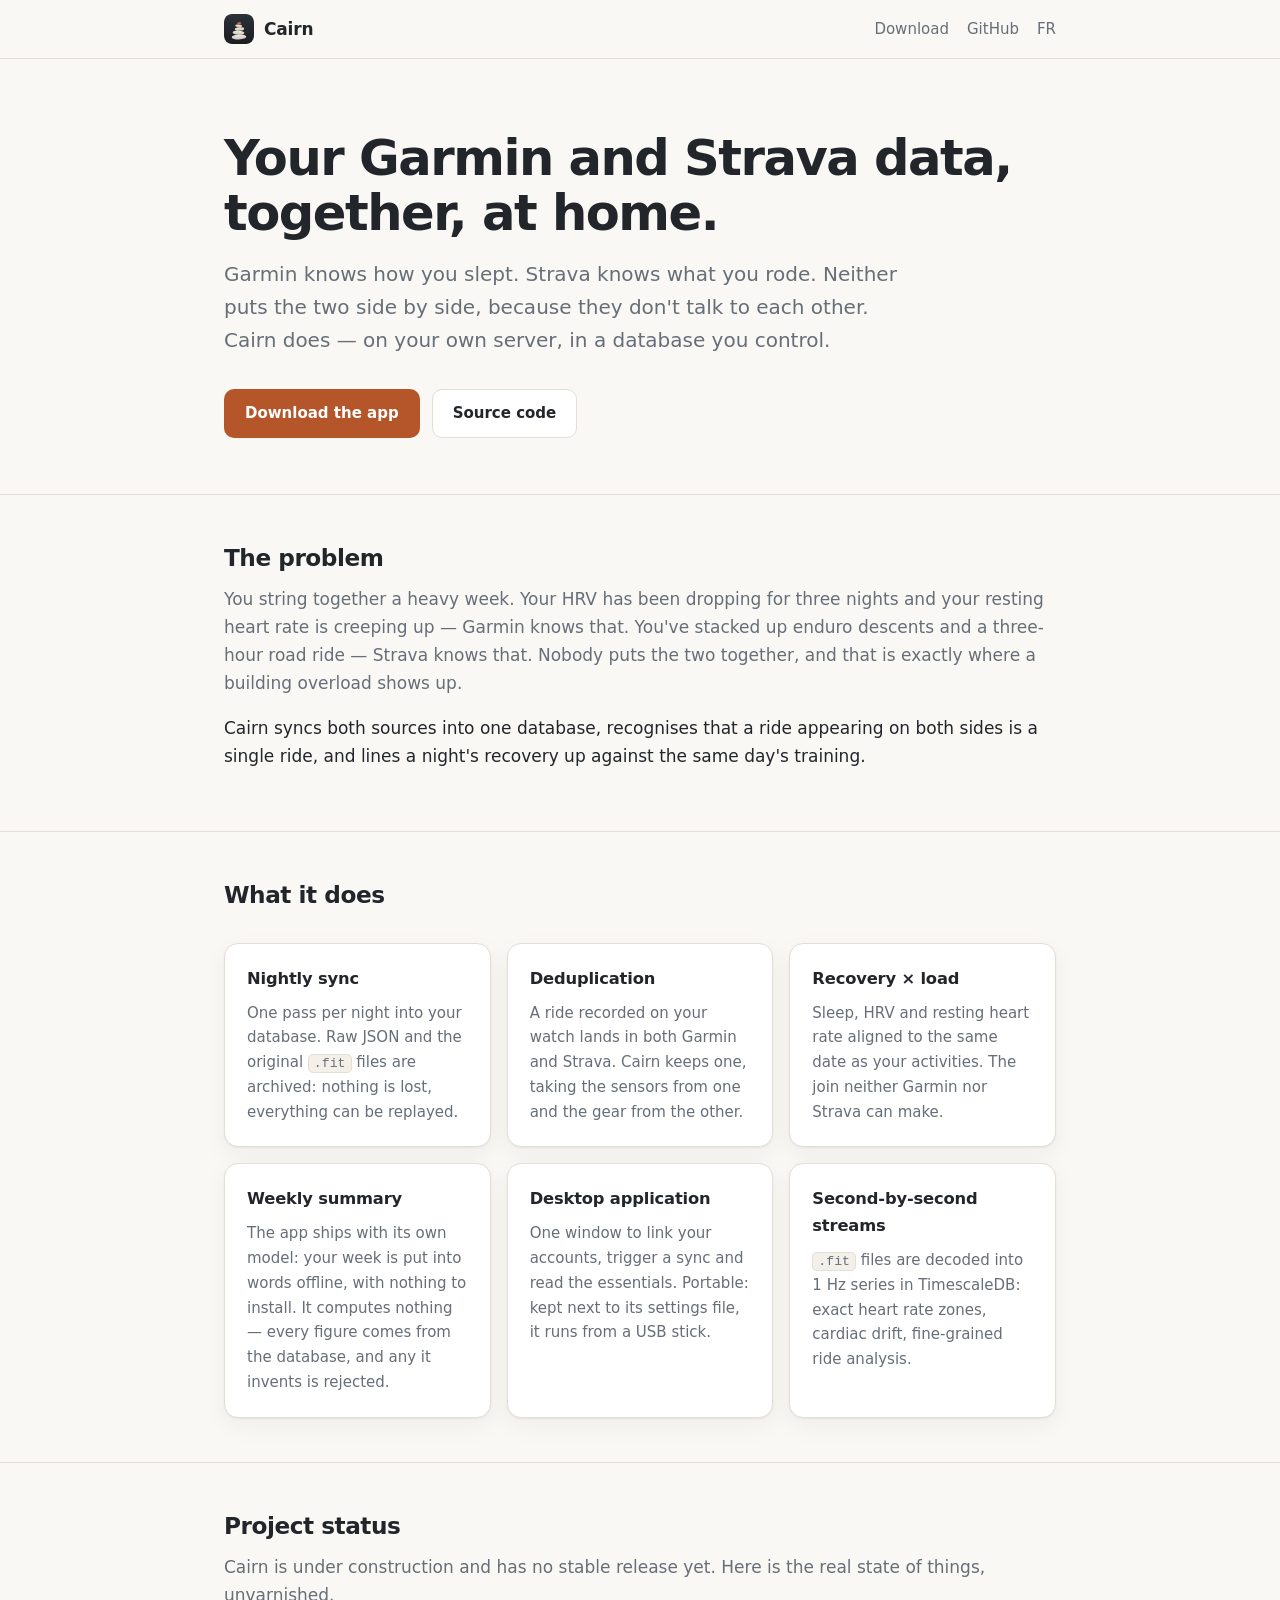
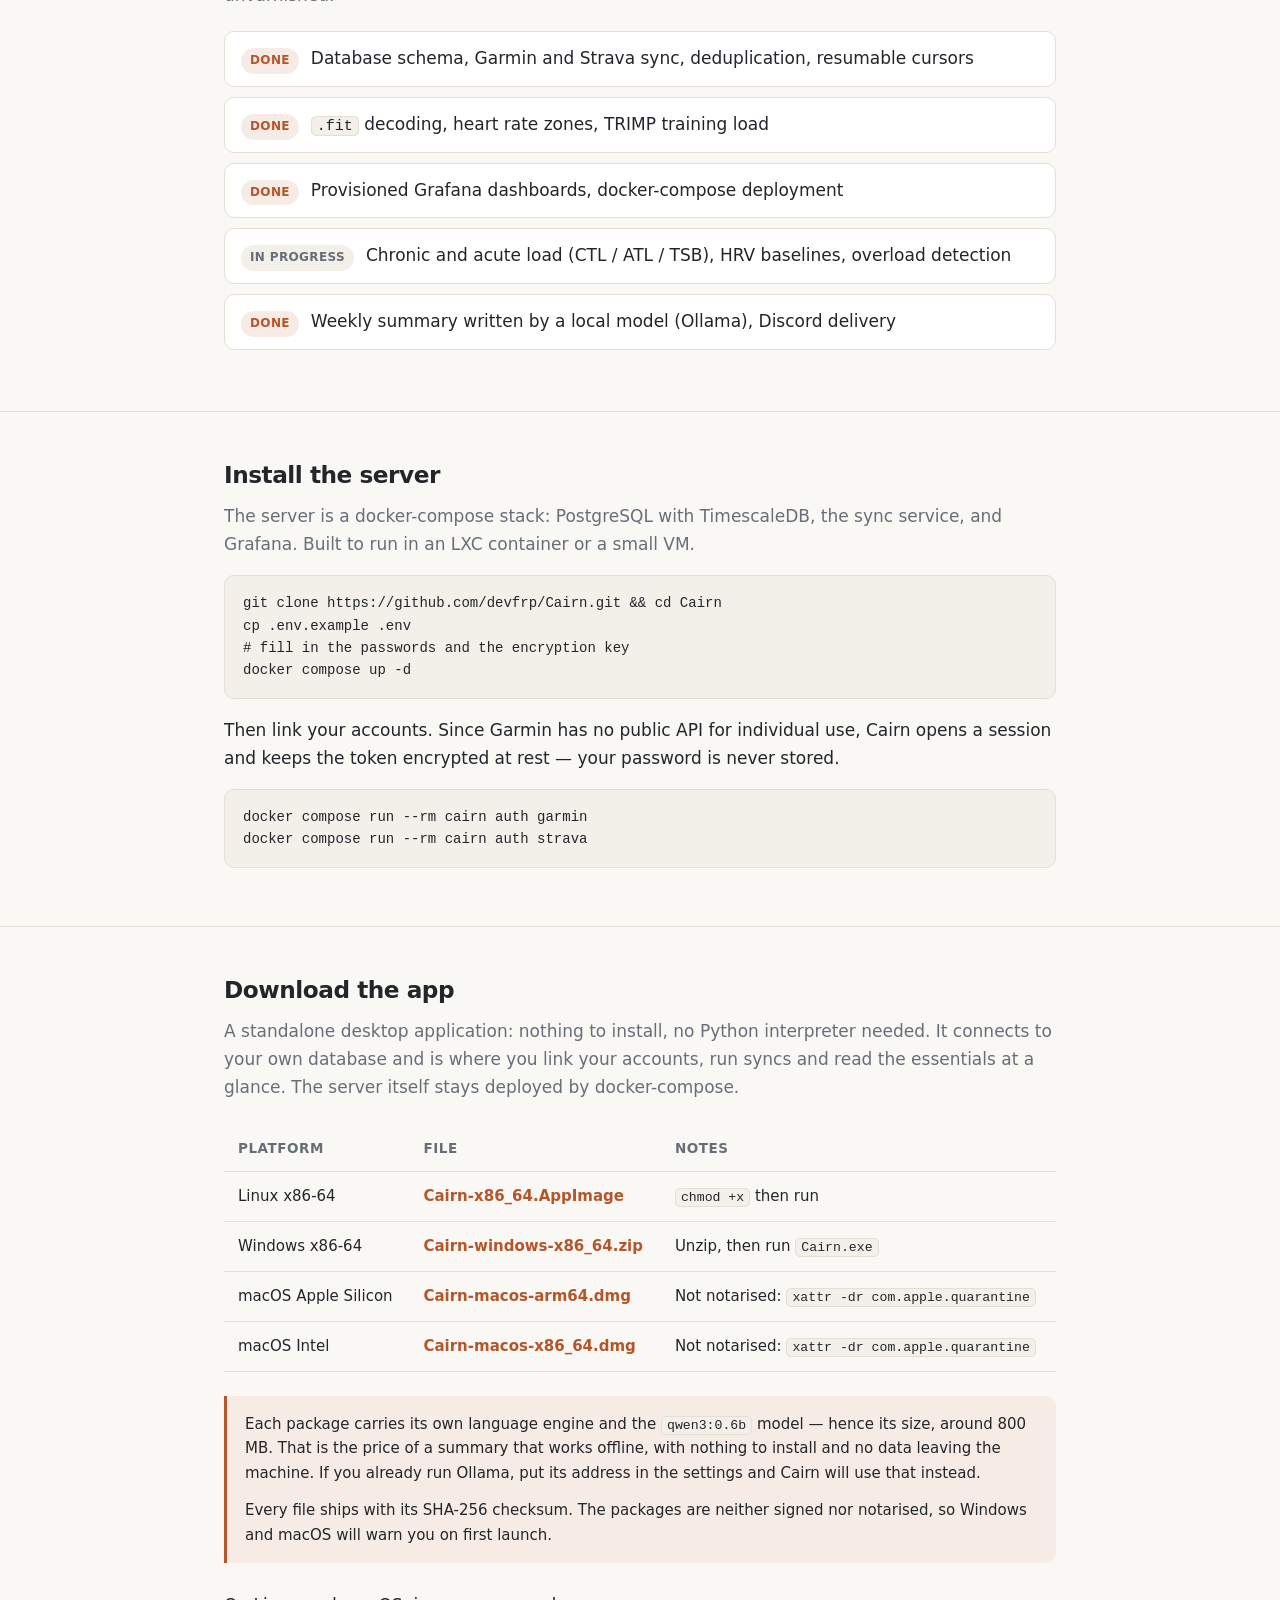
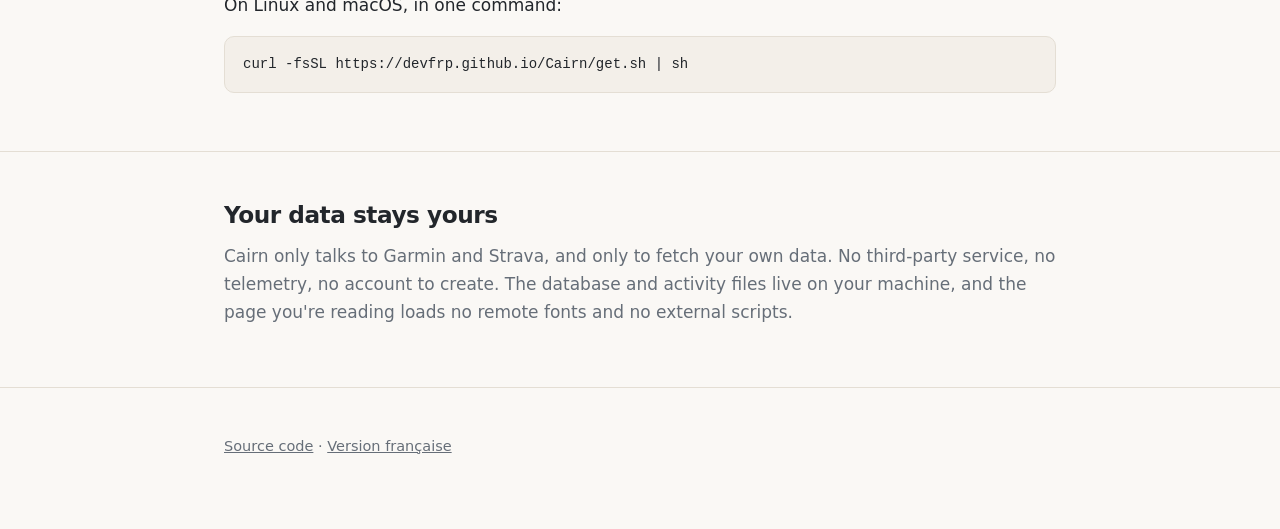
==== docs/en/index.html @ 4eea9015 "Application de suivi Garmin et Strava auto-hébergée Agrège Garmin Connect et Strava dans une base Po" ====
<!doctype html>
<html lang="en">
<head>
<meta charset="utf-8">
<meta name="viewport" content="width=device-width, initial-scale=1">
<title>Cairn — your Garmin and Strava data, together, at home</title>
<meta name="description" content="Self-hosted app that pulls Garmin Connect and Strava into a PostgreSQL database you control, and cross-references recovery against training load.">
<link rel="icon" href="../assets/cairn.svg" type="image/svg+xml">
<link rel="stylesheet" href="../assets/style.css">
<link rel="alternate" hreflang="fr" href="../">
<link rel="alternate" hreflang="en" href="./">
</head>
<body>

<header>
  <div class="wrap">
    <a class="brand" href="./">
      <img src="../assets/cairn.svg" alt="">
      <span>Cairn</span>
    </a>
    <nav>
      <a href="#downloads">Download</a>
      <a href="https://github.com/devfrp/Cairn">GitHub</a>
      <a href="../" hreflang="fr">FR</a>
    </nav>
  </div>
</header>

<main>

<div class="hero wrap">
  <h1>Your Garmin and Strava data, together, at home.</h1>
  <p class="lede">
    Garmin knows how you slept. Strava knows what you rode. Neither puts the
    two side by side, because they don't talk to each other. Cairn does — on
    your own server, in a database you control.
  </p>
  <div class="actions">
    <a class="btn btn-primary" href="#downloads">Download the app</a>
    <a class="btn btn-ghost" href="https://github.com/devfrp/Cairn">Source code</a>
  </div>
</div>

<section>
  <div class="wrap">
    <h2>The problem</h2>
    <p>
      You string together a heavy week. Your HRV has been dropping for three
      nights and your resting heart rate is creeping up — Garmin knows that.
      You've stacked up enduro descents and a three-hour road ride — Strava
      knows that. Nobody puts the two together, and that is exactly where a
      building overload shows up.
    </p>
    <p>
      Cairn syncs both sources into one database, recognises that a ride
      appearing on both sides is a single ride, and lines a night's recovery
      up against the same day's training.
    </p>
  </div>
</section>

<section>
  <div class="wrap">
    <h2>What it does</h2>
    <div class="cards">
      <div class="card">
        <h3>Nightly sync</h3>
        <p>
          One pass per night into your database. Raw JSON and the original
          <code>.fit</code> files are archived: nothing is lost, everything
          can be replayed.
        </p>
      </div>
      <div class="card">
        <h3>Deduplication</h3>
        <p>
          A ride recorded on your watch lands in both Garmin and Strava. Cairn
          keeps one, taking the sensors from one and the gear from the other.
        </p>
      </div>
      <div class="card">
        <h3>Recovery × load</h3>
        <p>
          Sleep, HRV and resting heart rate aligned to the same date as your
          activities. The join neither Garmin nor Strava can make.
        </p>
      </div>
      <div class="card">
        <h3>Weekly summary</h3>
        <p>
          The app ships with its own model: your week is put into words
          offline, with nothing to install. It computes nothing — every figure
          comes from the database, and any it invents is rejected.
        </p>
      </div>
      <div class="card">
        <h3>Desktop application</h3>
        <p>
          One window to link your accounts, trigger a sync and read the
          essentials. Portable: kept next to its settings file, it runs from
          a USB stick.
        </p>
      </div>
      <div class="card">
        <h3>Second-by-second streams</h3>
        <p>
          <code>.fit</code> files are decoded into 1 Hz series in TimescaleDB:
          exact heart rate zones, cardiac drift, fine-grained ride analysis.
        </p>
      </div>
    </div>
  </div>
</section>

<section>
  <div class="wrap">
    <h2>Project status</h2>
    <p>
      Cairn is under construction and has no stable release yet. Here is the
      real state of things, unvarnished.
    </p>
    <ul class="status">
      <li><span class="tag tag-ok">Done</span> <span>Database schema, Garmin and Strava sync, deduplication, resumable cursors</span></li>
      <li><span class="tag tag-ok">Done</span> <span><code>.fit</code> decoding, heart rate zones, TRIMP training load</span></li>
      <li><span class="tag tag-ok">Done</span> <span>Provisioned Grafana dashboards, docker-compose deployment</span></li>
      <li><span class="tag tag-wip">In progress</span> <span>Chronic and acute load (CTL / ATL / TSB), HRV baselines, overload detection</span></li>
      <li><span class="tag tag-ok">Done</span> <span>Weekly summary written by a local model (Ollama), Discord delivery</span></li>
    </ul>
  </div>
</section>

<section>
  <div class="wrap">
    <h2>Install the server</h2>
    <p>
      The server is a docker-compose stack: PostgreSQL with TimescaleDB, the
      sync service, and Grafana. Built to run in an LXC container or a small
      VM.
    </p>
<pre><code>git clone https://github.com/devfrp/Cairn.git &amp;&amp; cd Cairn
cp .env.example .env
# fill in the passwords and the encryption key
docker compose up -d</code></pre>
    <p>
      Then link your accounts. Since Garmin has no public API for individual
      use, Cairn opens a session and keeps the token encrypted at rest — your
      password is never stored.
    </p>
<pre><code>docker compose run --rm cairn auth garmin
docker compose run --rm cairn auth strava</code></pre>
  </div>
</section>

<section id="downloads">
  <div class="wrap">
    <h2>Download the app</h2>
    <p>
      A standalone desktop application: nothing to install, no Python
      interpreter needed. It connects to your own database and is where you
      link your accounts, run syncs and read the essentials at a glance. The
      server itself stays deployed by docker-compose.
    </p>

    <div class="table-scroll">
      <table>
        <thead>
          <tr><th>Platform</th><th>File</th><th>Notes</th></tr>
        </thead>
        <tbody>
          <tr>
            <td>Linux x86-64</td>
            <td><a href="https://github.com/devfrp/Cairn/releases/latest/download/Cairn-x86_64.AppImage">Cairn-x86_64.AppImage</a></td>
            <td class="note"><code>chmod +x</code> then run</td>
          </tr>
          <tr>
            <td>Windows x86-64</td>
            <td><a href="https://github.com/devfrp/Cairn/releases/latest/download/Cairn-windows-x86_64.zip">Cairn-windows-x86_64.zip</a></td>
            <td class="note">Unzip, then run <code>Cairn.exe</code></td>
          </tr>
          <tr>
            <td>macOS Apple Silicon</td>
            <td><a href="https://github.com/devfrp/Cairn/releases/latest/download/Cairn-macos-arm64.dmg">Cairn-macos-arm64.dmg</a></td>
            <td class="note">Not notarised: <code>xattr -dr com.apple.quarantine</code></td>
          </tr>
          <tr>
            <td>macOS Intel</td>
            <td><a href="https://github.com/devfrp/Cairn/releases/latest/download/Cairn-macos-x86_64.dmg">Cairn-macos-x86_64.dmg</a></td>
            <td class="note">Not notarised: <code>xattr -dr com.apple.quarantine</code></td>
          </tr>
        </tbody>
      </table>
    </div>

    <div class="callout">
      <p>
        Each package carries its own language engine and the
        <code>qwen3:0.6b</code> model — hence its size, around 800 MB. That is
        the price of a summary that works offline, with nothing to install and
        no data leaving the machine. If you already run Ollama, put its
        address in the settings and Cairn will use that instead.
      </p>
      <p style="margin-top:12px">
        Every file ships with its SHA-256 checksum. The packages are neither
        signed nor notarised, so Windows and macOS will warn you on first
        launch.
      </p>
    </div>

    <p style="margin-top:28px">On Linux and macOS, in one command:</p>
<pre><code>curl -fsSL https://devfrp.github.io/Cairn/get.sh | sh</code></pre>
  </div>
</section>

<section>
  <div class="wrap">
    <h2>Your data stays yours</h2>
    <p>
      Cairn only talks to Garmin and Strava, and only to fetch your own data.
      No third-party service, no telemetry, no account to create. The database
      and activity files live on your machine, and the page you're reading
      loads no remote fonts and no external scripts.
    </p>
  </div>
</section>

</main>

<footer>
  <div class="wrap">
    <p>
      <a href="https://github.com/devfrp/Cairn">Source code</a> ·
      <a href="../" hreflang="fr">Version française</a>
    </p>
  </div>
</footer>

</body>
</html>
---- docs/assets/style.css ----
/* Cairn — feuille de style du site.
   Aucune ressource externe : ni police distante, ni CDN. Le site se charge
   entièrement depuis GitHub Pages, ce qui évite de faire fuiter la visite
   vers un tiers. */

:root {
  --bg: #faf8f5;
  --surface: #ffffff;
  --surface-alt: #f3efe9;
  --text: #22262b;
  --muted: #666e78;
  --border: #e4ded4;
  --accent: #b4552a;
  --accent-soft: #f7ece5;
  --shadow: 0 1px 2px rgb(34 38 43 / 6%), 0 8px 24px rgb(34 38 43 / 5%);
  --radius: 14px;
}

@media (prefers-color-scheme: dark) {
  :root {
    --bg: #14171b;
    --surface: #1b1f24;
    --surface-alt: #21262c;
    --text: #e8e4dd;
    --muted: #9aa3ad;
    --border: #2c3238;
    --accent: #e8834a;
    --accent-soft: #2a211c;
    --shadow: 0 1px 2px rgb(0 0 0 / 30%), 0 8px 24px rgb(0 0 0 / 22%);
  }
}

* { box-sizing: border-box; }

body {
  margin: 0;
  background: var(--bg);
  color: var(--text);
  font-family: system-ui, -apple-system, "Segoe UI", Roboto, "Helvetica Neue", sans-serif;
  font-size: 17px;
  line-height: 1.65;
  -webkit-font-smoothing: antialiased;
}

.wrap {
  max-width: 880px;
  margin: 0 auto;
  padding: 0 24px;
}

/* ---------- en-tête ---------- */

header {
  border-bottom: 1px solid var(--border);
  background: color-mix(in srgb, var(--bg) 88%, transparent);
  backdrop-filter: blur(8px);
  position: sticky;
  top: 0;
  z-index: 10;
}

header .wrap {
  display: flex;
  align-items: center;
  gap: 12px;
  padding-block: 14px;
}

.brand {
  display: flex;
  align-items: center;
  gap: 10px;
  font-weight: 650;
  letter-spacing: -0.01em;
  text-decoration: none;
  color: var(--text);
}

.brand img { width: 30px; height: 30px; border-radius: 8px; }

header nav {
  margin-left: auto;
  display: flex;
  gap: 18px;
  font-size: 15px;
}

header nav a { color: var(--muted); text-decoration: none; }
header nav a:hover { color: var(--accent); }

/* ---------- hero ---------- */

/* padding-block seulement : un `padding` complet écraserait la gouttière
   horizontale héritée de .wrap et collerait le titre au bord. */
.hero { padding-block: 72px 56px; }

.hero h1 {
  font-size: clamp(2.2rem, 6vw, 3.1rem);
  line-height: 1.1;
  letter-spacing: -0.03em;
  margin: 0 0 18px;
}

.hero .lede {
  font-size: clamp(1.05rem, 2.4vw, 1.25rem);
  color: var(--muted);
  max-width: 34em;
  margin: 0 0 32px;
}

.actions { display: flex; flex-wrap: wrap; gap: 12px; }

.btn {
  display: inline-flex;
  align-items: center;
  gap: 8px;
  padding: 11px 20px;
  border-radius: 10px;
  border: 1px solid transparent;
  font-weight: 550;
  font-size: 15px;
  text-decoration: none;
  transition: transform 0.12s ease, background 0.12s ease;
}

.btn:active { transform: translateY(1px); }

.btn-primary { background: var(--accent); color: #fff; }
.btn-primary:hover { background: color-mix(in srgb, var(--accent) 88%, black); }

.btn-ghost {
  background: var(--surface);
  color: var(--text);
  border-color: var(--border);
}
.btn-ghost:hover { border-color: var(--accent); color: var(--accent); }

/* ---------- sections ---------- */

section { padding: 44px 0; border-top: 1px solid var(--border); }

/* L'en-tête est collant : sans cette marge, un lien d'ancre amène le titre
   de section juste dessous, hors de vue. */
section[id] { scroll-margin-top: 68px; }

h2 {
  font-size: 1.45rem;
  letter-spacing: -0.02em;
  margin: 0 0 8px;
}

section > .wrap > p:first-of-type { color: var(--muted); margin-top: 0; }

.cards {
  display: grid;
  grid-template-columns: repeat(auto-fit, minmax(240px, 1fr));
  gap: 16px;
  margin-top: 28px;
}

.card {
  background: var(--surface);
  border: 1px solid var(--border);
  border-radius: var(--radius);
  padding: 22px;
  box-shadow: var(--shadow);
}

.card h3 { margin: 0 0 8px; font-size: 1.02rem; letter-spacing: -0.01em; }
.card p { margin: 0; color: var(--muted); font-size: 15px; }

/* ---------- code ---------- */

pre {
  background: var(--surface-alt);
  border: 1px solid var(--border);
  border-radius: 10px;
  padding: 16px 18px;
  overflow-x: auto;
  font-size: 14px;
  line-height: 1.6;
}

code {
  font-family: ui-monospace, SFMono-Regular, "SF Mono", Menlo, Consolas, monospace;
}

p code, li code, td code {
  background: var(--surface-alt);
  border: 1px solid var(--border);
  border-radius: 5px;
  padding: 1px 5px;
  font-size: 0.88em;
}

/* ---------- téléchargements ---------- */

.table-scroll { overflow-x: auto; margin-top: 24px; }

table {
  width: 100%;
  border-collapse: collapse;
  font-size: 15px;
  min-width: 480px;
}

th, td {
  text-align: left;
  padding: 12px 14px;
  border-bottom: 1px solid var(--border);
}

th { font-weight: 600; font-size: 13.5px; color: var(--muted); text-transform: uppercase; letter-spacing: 0.04em; }
td a { color: var(--accent); font-weight: 550; text-decoration: none; }
td a:hover { text-decoration: underline; }
td .note { color: var(--muted); font-size: 13.5px; }

/* ---------- état d'avancement ---------- */

.status { display: grid; gap: 10px; margin-top: 22px; padding: 0; list-style: none; }

.status li {
  display: flex;
  align-items: baseline;
  gap: 12px;
  padding: 12px 16px;
  background: var(--surface);
  border: 1px solid var(--border);
  border-radius: 10px;
}

.tag {
  flex: none;
  font-size: 12px;
  font-weight: 600;
  letter-spacing: 0.03em;
  text-transform: uppercase;
  padding: 3px 9px;
  border-radius: 999px;
}

.tag-ok { background: var(--accent-soft); color: var(--accent); }
.tag-wip { background: var(--surface-alt); color: var(--muted); }

.callout {
  margin-top: 24px;
  padding: 16px 18px;
  border-left: 3px solid var(--accent);
  background: var(--accent-soft);
  border-radius: 0 10px 10px 0;
  font-size: 15px;
}

.callout p { margin: 0; }

/* ---------- pied ---------- */

footer {
  border-top: 1px solid var(--border);
  padding: 32px 0 56px;
  color: var(--muted);
  font-size: 14.5px;
}

footer a { color: var(--muted); }

@media (max-width: 560px) {
  .hero { padding-block: 48px 36px; }
  header nav { gap: 12px; font-size: 14px; }
}
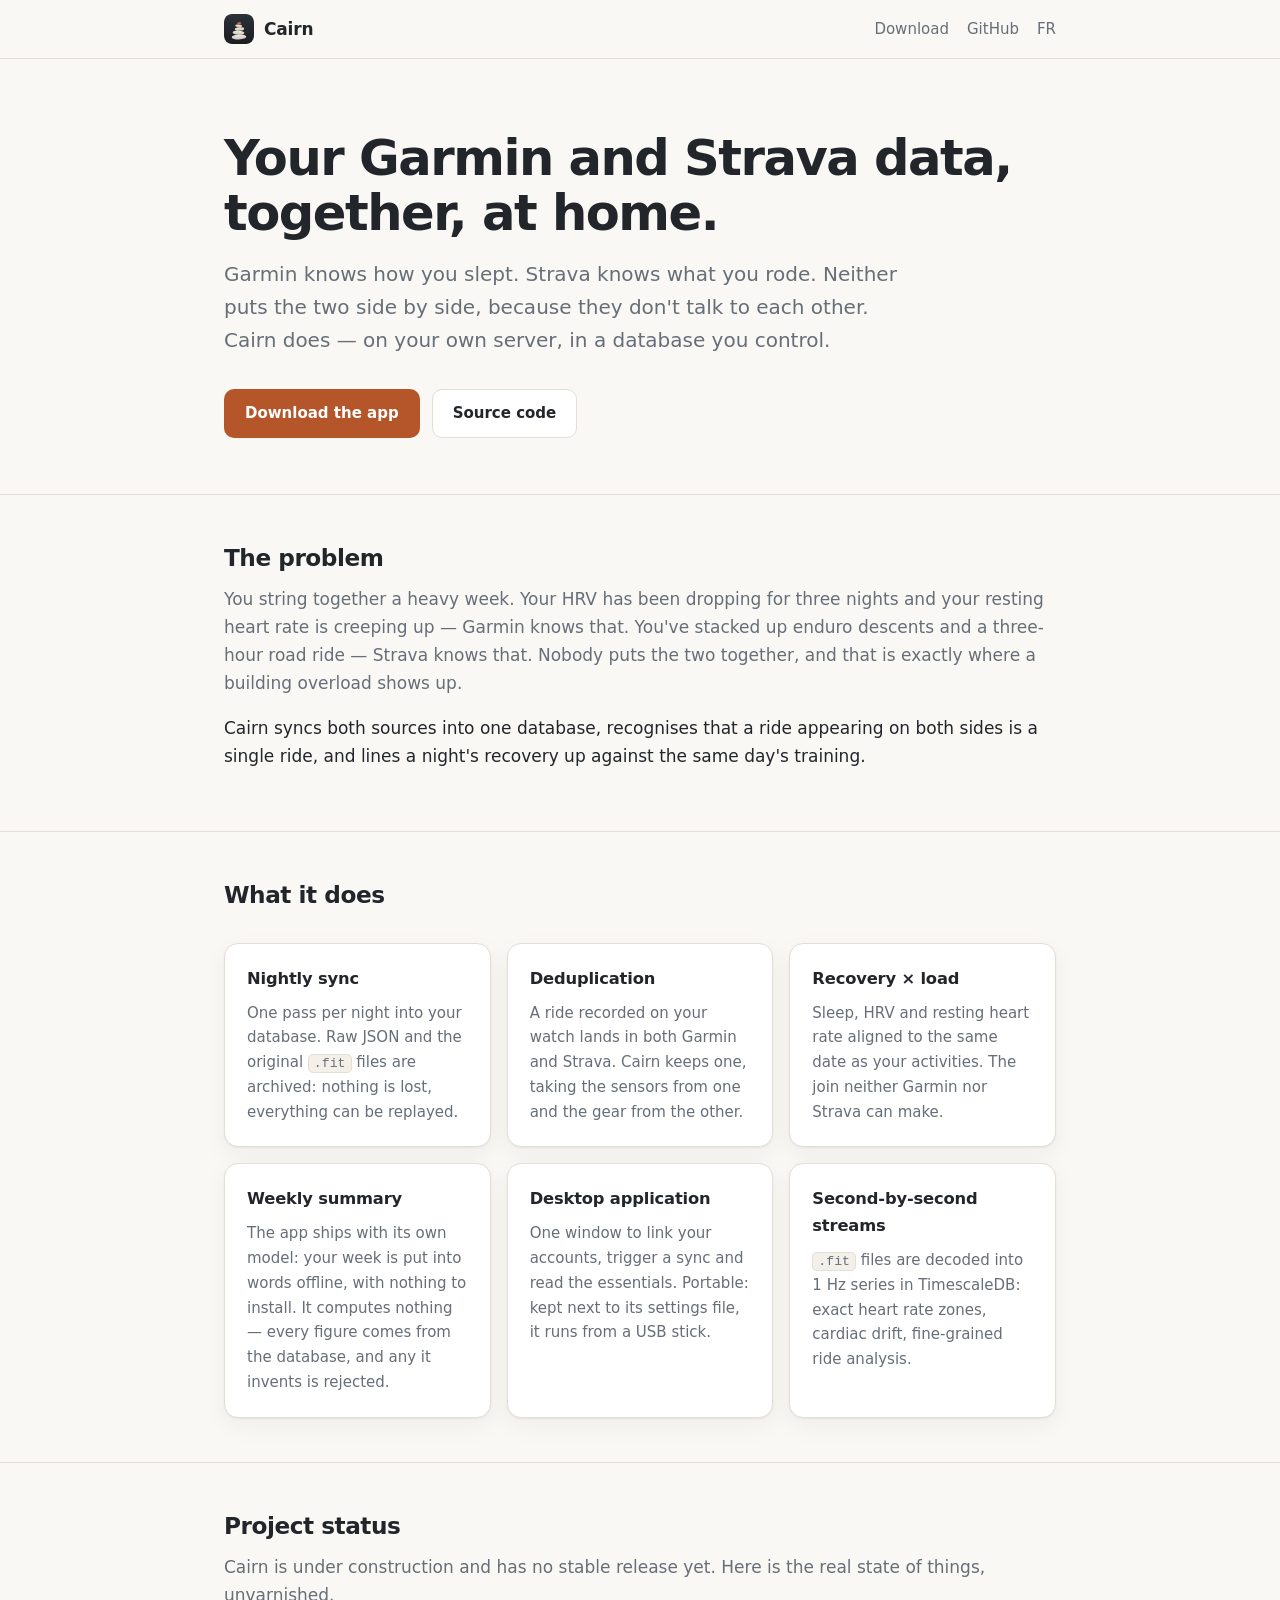
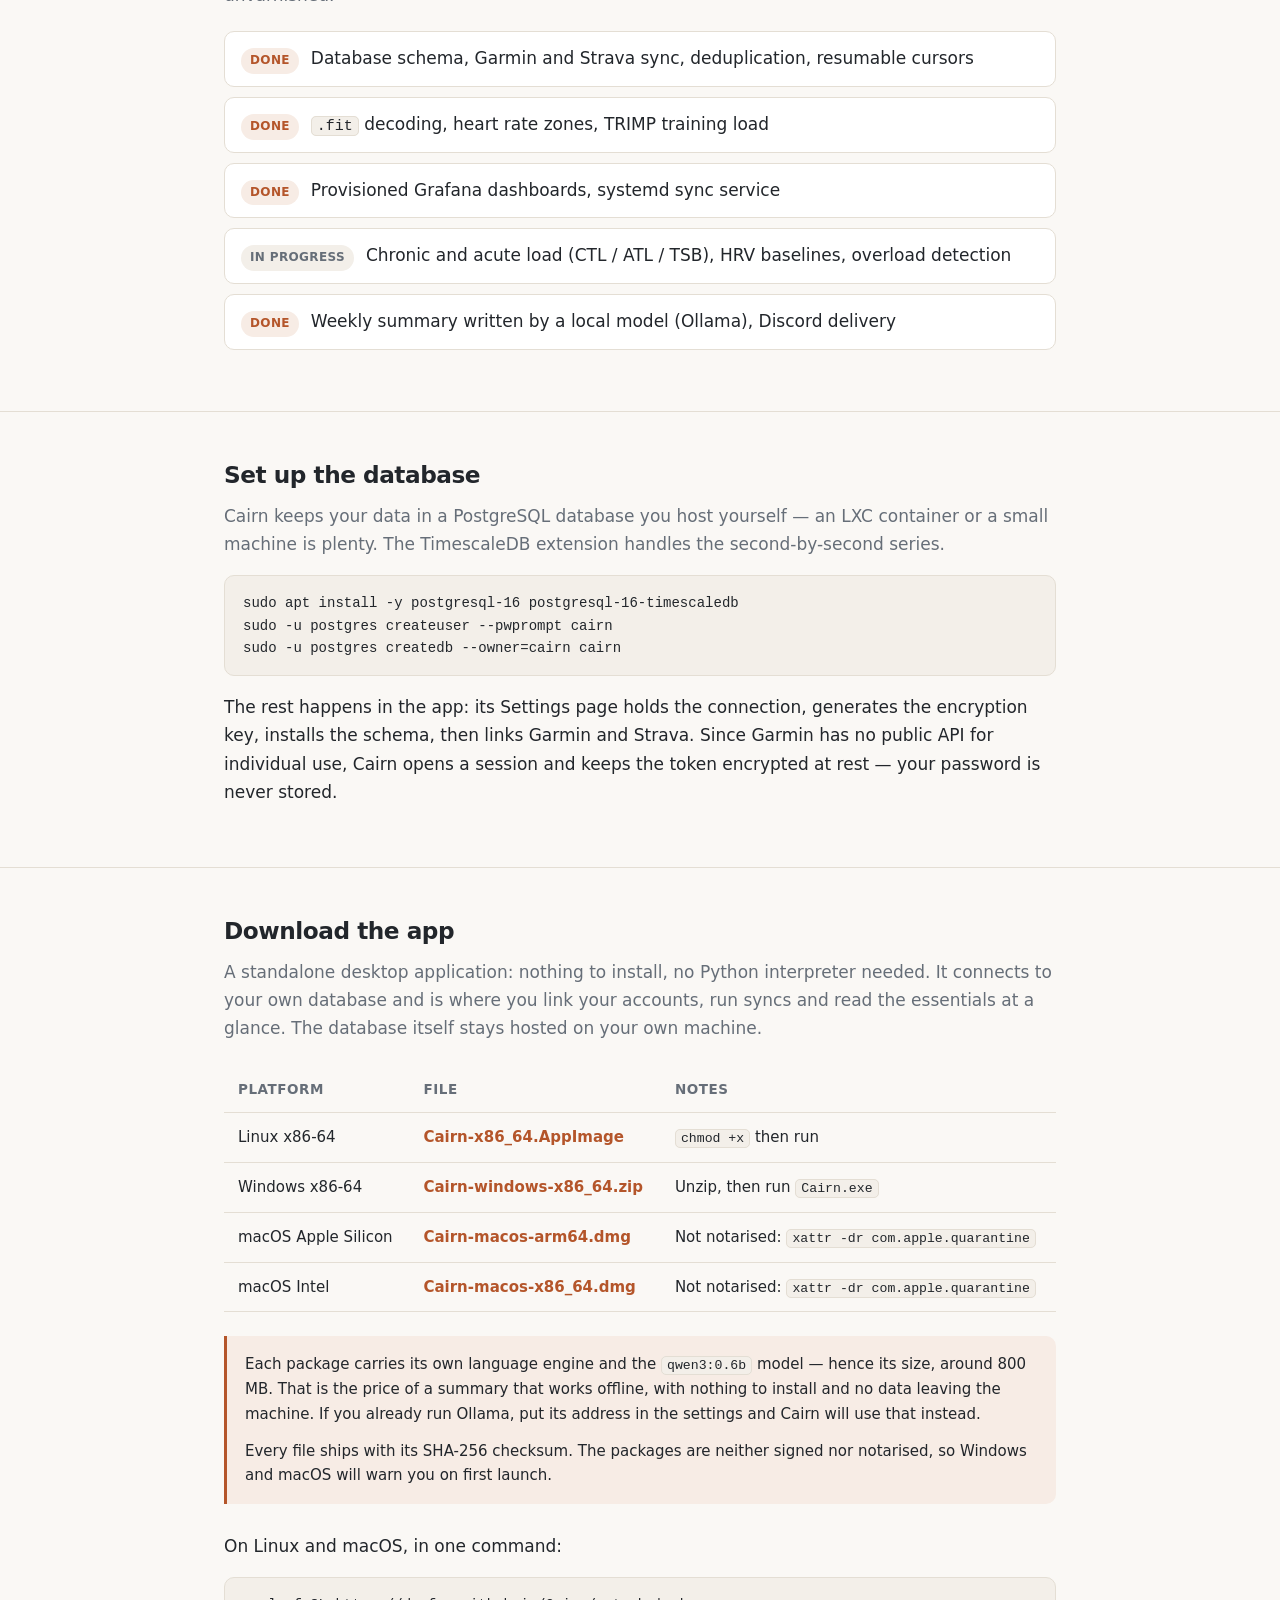
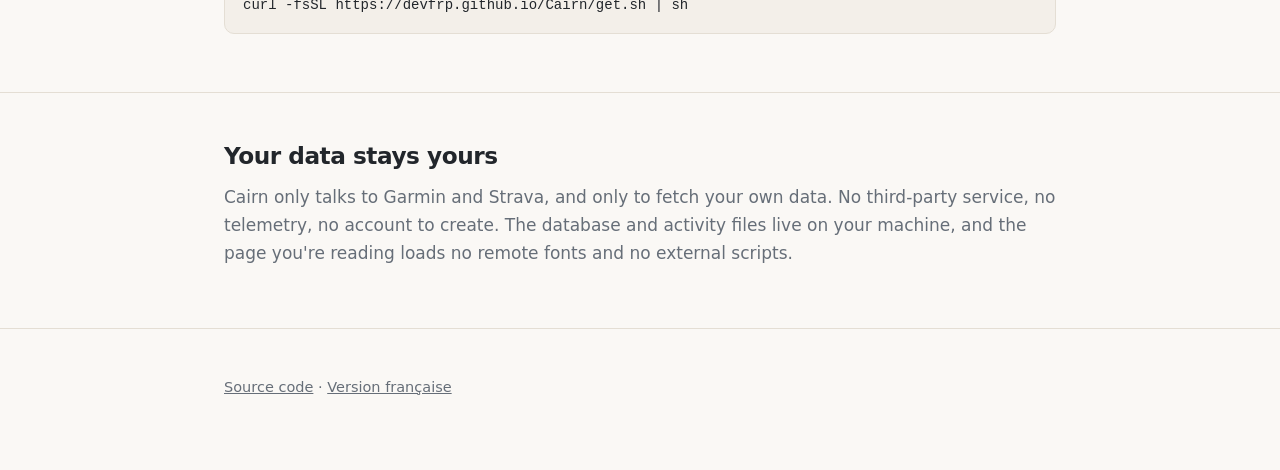
==== commit 2a7e131e: "Retire Docker au profit d'une installation native L'application de bureau est désormais le point d'e" ====
--- a/docs/en/index.html
+++ b/docs/en/index.html
@@ -122,7 +122,7 @@
     <ul class="status">
       <li><span class="tag tag-ok">Done</span> <span>Database schema, Garmin and Strava sync, deduplication, resumable cursors</span></li>
       <li><span class="tag tag-ok">Done</span> <span><code>.fit</code> decoding, heart rate zones, TRIMP training load</span></li>
-      <li><span class="tag tag-ok">Done</span> <span>Provisioned Grafana dashboards, docker-compose deployment</span></li>
+      <li><span class="tag tag-ok">Done</span> <span>Provisioned Grafana dashboards, systemd sync service</span></li>
       <li><span class="tag tag-wip">In progress</span> <span>Chronic and acute load (CTL / ATL / TSB), HRV baselines, overload detection</span></li>
       <li><span class="tag tag-ok">Done</span> <span>Weekly summary written by a local model (Ollama), Discord delivery</span></li>
     </ul>
@@ -131,23 +131,22 @@
 
 <section>
   <div class="wrap">
-    <h2>Install the server</h2>
-    <p>
-      The server is a docker-compose stack: PostgreSQL with TimescaleDB, the
-      sync service, and Grafana. Built to run in an LXC container or a small
-      VM.
-    </p>
-<pre><code>git clone https://github.com/devfrp/Cairn.git &amp;&amp; cd Cairn
-cp .env.example .env
-# fill in the passwords and the encryption key
-docker compose up -d</code></pre>
-    <p>
-      Then link your accounts. Since Garmin has no public API for individual
-      use, Cairn opens a session and keeps the token encrypted at rest — your
-      password is never stored.
-    </p>
-<pre><code>docker compose run --rm cairn auth garmin
-docker compose run --rm cairn auth strava</code></pre>
+    <h2>Set up the database</h2>
+    <p>
+      Cairn keeps your data in a PostgreSQL database you host yourself — an
+      LXC container or a small machine is plenty. The TimescaleDB extension
+      handles the second-by-second series.
+    </p>
+<pre><code>sudo apt install -y postgresql-16 postgresql-16-timescaledb
+sudo -u postgres createuser --pwprompt cairn
+sudo -u postgres createdb --owner=cairn cairn</code></pre>
+    <p>
+      The rest happens in the app: its Settings page holds the connection,
+      generates the encryption key, installs the schema, then links Garmin
+      and Strava. Since Garmin has no public API for individual use, Cairn
+      opens a session and keeps the token encrypted at rest — your password
+      is never stored.
+    </p>
   </div>
 </section>
 
@@ -158,7 +157,7 @@
       A standalone desktop application: nothing to install, no Python
       interpreter needed. It connects to your own database and is where you
       link your accounts, run syncs and read the essentials at a glance. The
-      server itself stays deployed by docker-compose.
+      database itself stays hosted on your own machine.
     </p>
 
     <div class="table-scroll">
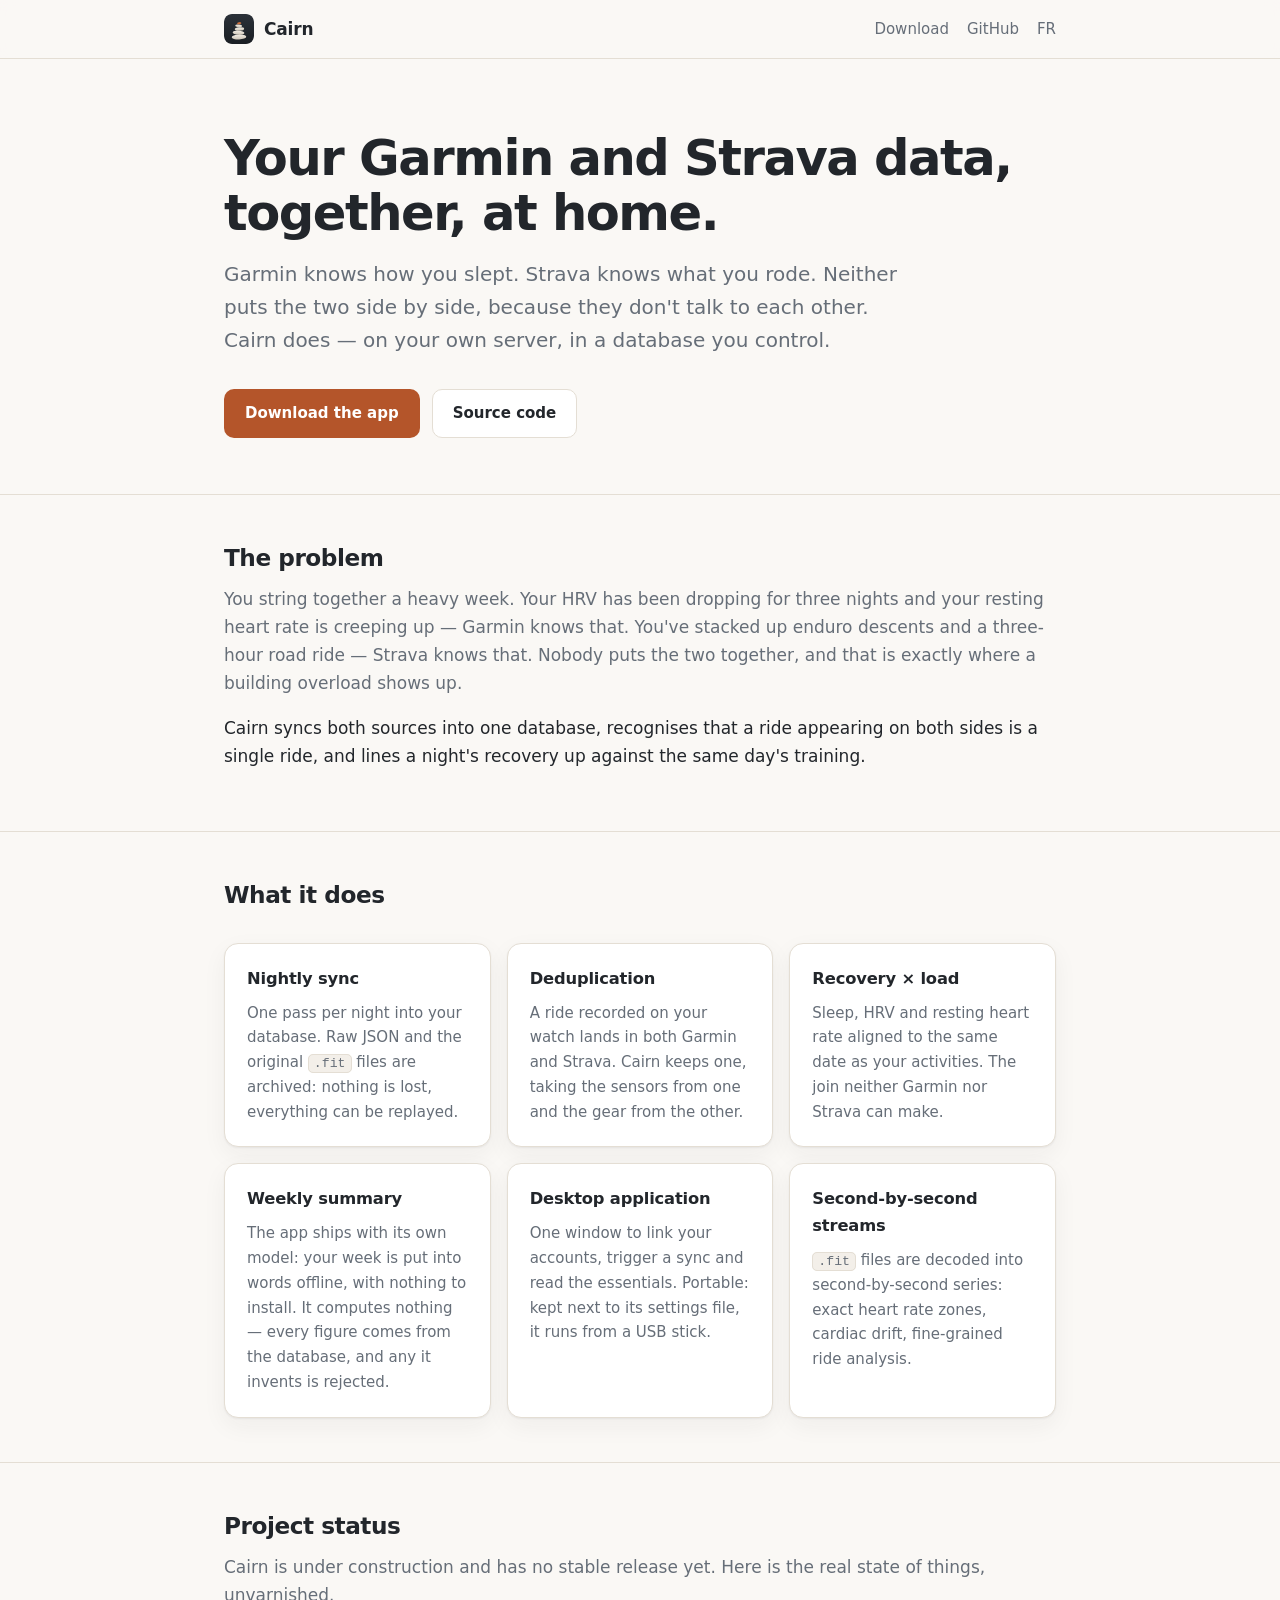
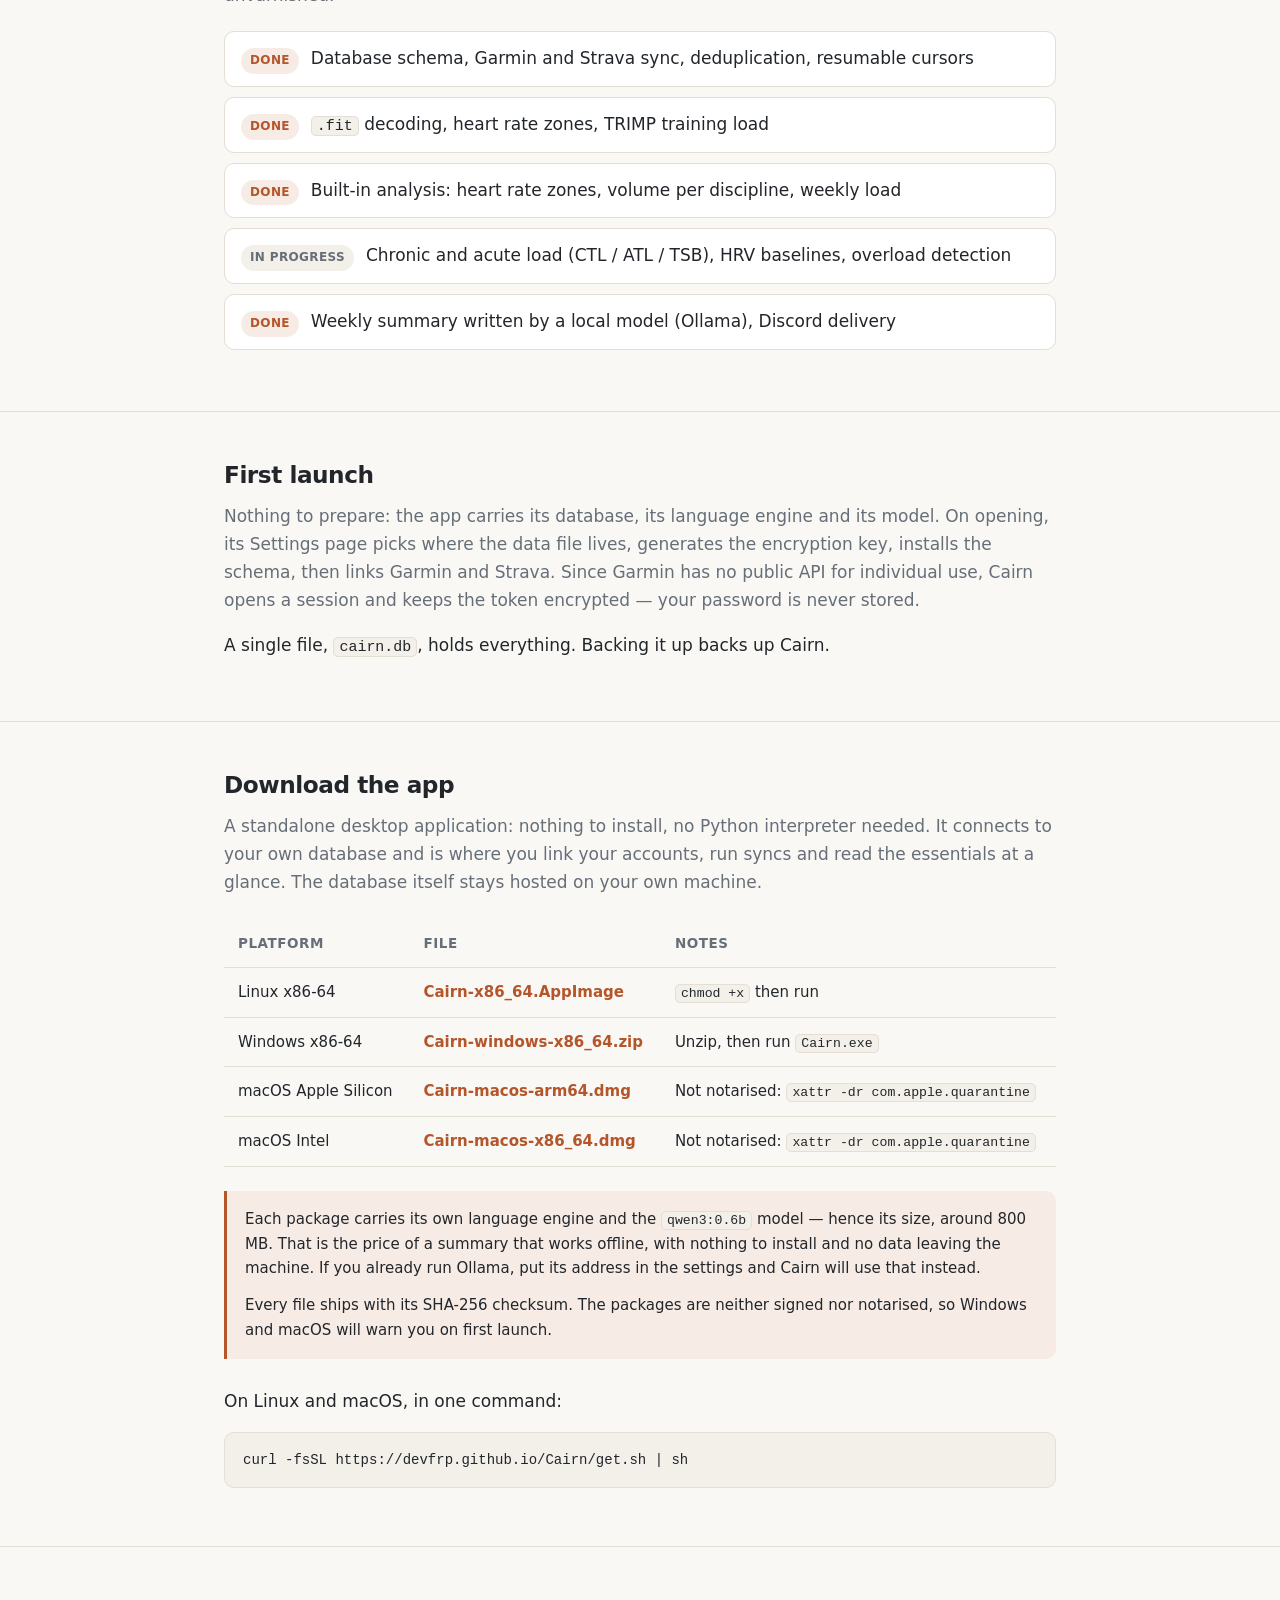
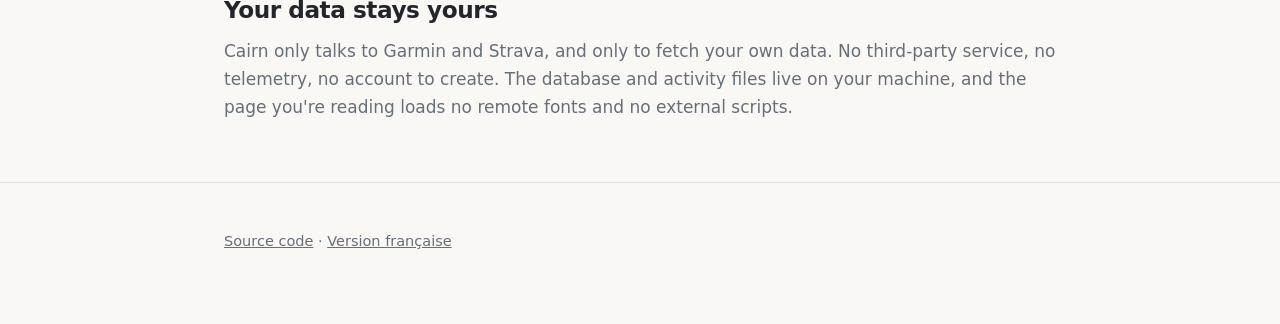
==== commit 7e447fd6: "Remplace PostgreSQL par SQLite embarqué dans l'application L'application transporte désormais ses do" ====
--- a/docs/en/index.html
+++ b/docs/en/index.html
@@ -4,7 +4,7 @@
 <meta charset="utf-8">
 <meta name="viewport" content="width=device-width, initial-scale=1">
 <title>Cairn — your Garmin and Strava data, together, at home</title>
-<meta name="description" content="Self-hosted app that pulls Garmin Connect and Strava into a PostgreSQL database you control, and cross-references recovery against training load.">
+<meta name="description" content="Self-hosted app that pulls Garmin Connect and Strava into a single file you control, and cross-references recovery against training load.">
 <link rel="icon" href="../assets/cairn.svg" type="image/svg+xml">
 <link rel="stylesheet" href="../assets/style.css">
 <link rel="alternate" hreflang="fr" href="../">
@@ -104,7 +104,7 @@
       <div class="card">
         <h3>Second-by-second streams</h3>
         <p>
-          <code>.fit</code> files are decoded into 1 Hz series in TimescaleDB:
+          <code>.fit</code> files are decoded into second-by-second series:
           exact heart rate zones, cardiac drift, fine-grained ride analysis.
         </p>
       </div>
@@ -122,7 +122,7 @@
     <ul class="status">
       <li><span class="tag tag-ok">Done</span> <span>Database schema, Garmin and Strava sync, deduplication, resumable cursors</span></li>
       <li><span class="tag tag-ok">Done</span> <span><code>.fit</code> decoding, heart rate zones, TRIMP training load</span></li>
-      <li><span class="tag tag-ok">Done</span> <span>Provisioned Grafana dashboards, systemd sync service</span></li>
+      <li><span class="tag tag-ok">Done</span> <span>Built-in analysis: heart rate zones, volume per discipline, weekly load</span></li>
       <li><span class="tag tag-wip">In progress</span> <span>Chronic and acute load (CTL / ATL / TSB), HRV baselines, overload detection</span></li>
       <li><span class="tag tag-ok">Done</span> <span>Weekly summary written by a local model (Ollama), Discord delivery</span></li>
     </ul>
@@ -131,21 +131,18 @@
 
 <section>
   <div class="wrap">
-    <h2>Set up the database</h2>
-    <p>
-      Cairn keeps your data in a PostgreSQL database you host yourself — an
-      LXC container or a small machine is plenty. The TimescaleDB extension
-      handles the second-by-second series.
-    </p>
-<pre><code>sudo apt install -y postgresql-16 postgresql-16-timescaledb
-sudo -u postgres createuser --pwprompt cairn
-sudo -u postgres createdb --owner=cairn cairn</code></pre>
-    <p>
-      The rest happens in the app: its Settings page holds the connection,
-      generates the encryption key, installs the schema, then links Garmin
-      and Strava. Since Garmin has no public API for individual use, Cairn
-      opens a session and keeps the token encrypted at rest — your password
-      is never stored.
+    <h2>First launch</h2>
+    <p>
+      Nothing to prepare: the app carries its database, its language engine
+      and its model. On opening, its Settings page picks where the data file
+      lives, generates the encryption key, installs the schema, then links
+      Garmin and Strava. Since Garmin has no public API for individual use,
+      Cairn opens a session and keeps the token encrypted — your password is
+      never stored.
+    </p>
+    <p>
+      A single file, <code>cairn.db</code>, holds everything. Backing it up
+      backs up Cairn.
     </p>
   </div>
 </section>
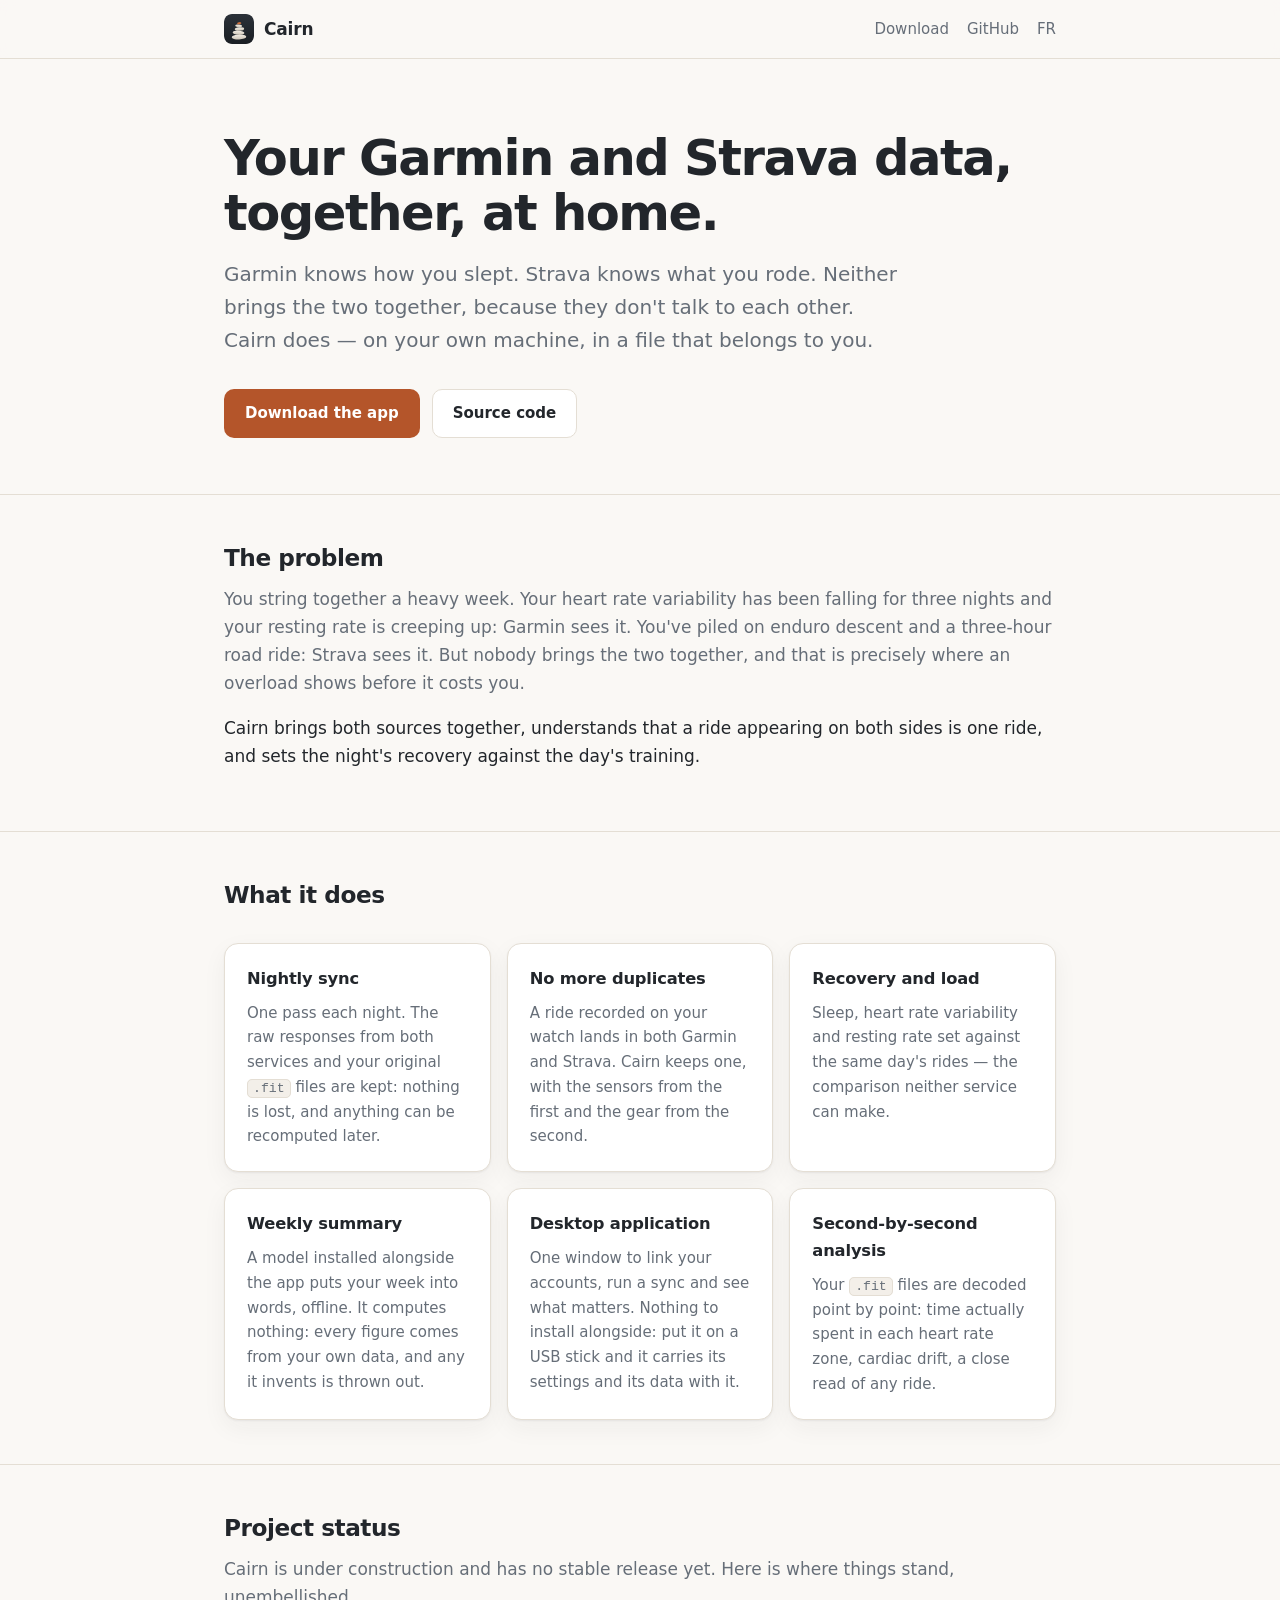
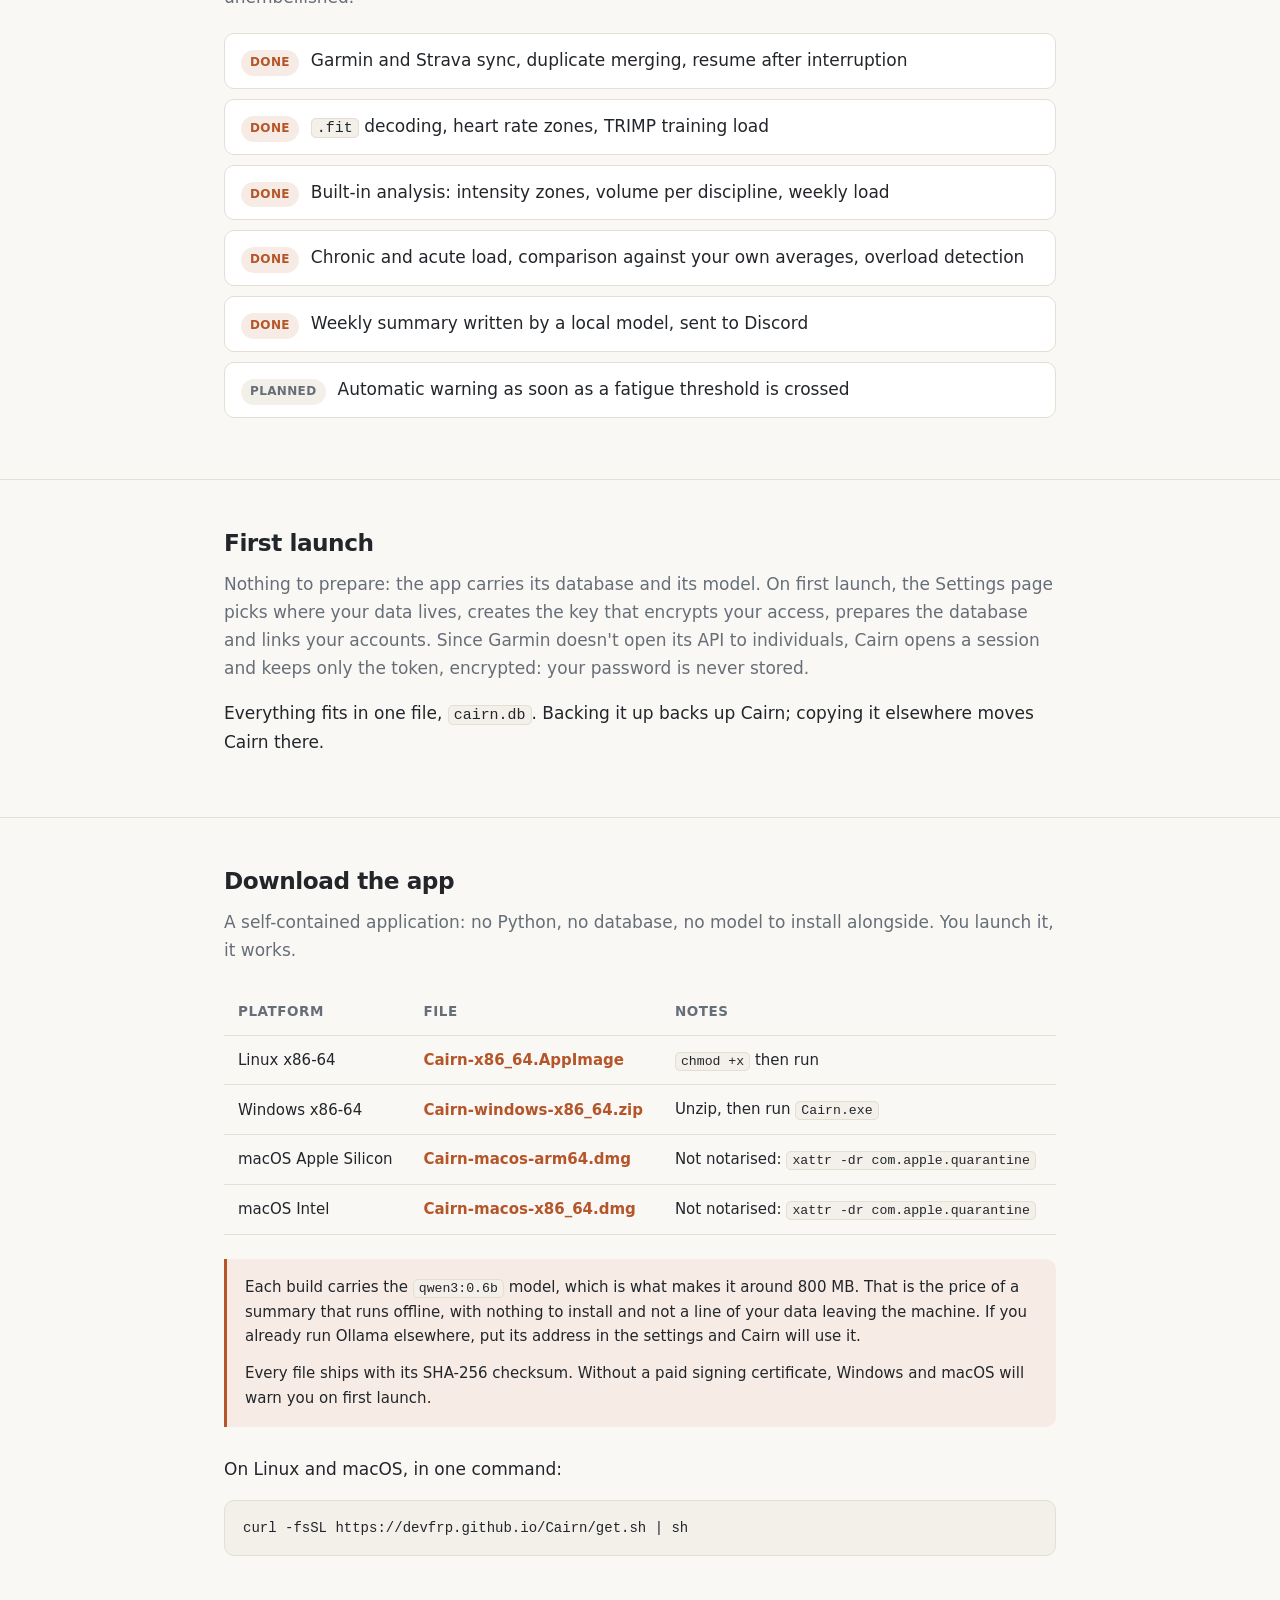
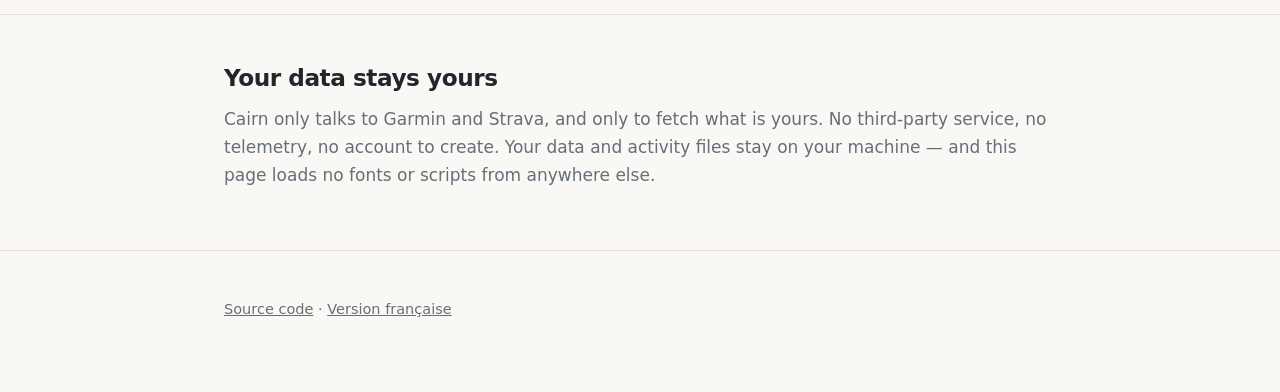
==== commit fcd4b9f8: "Réécrit les textes du site et des README La version française sonnait traduite, et décrivait encore " ====
--- a/docs/en/index.html
+++ b/docs/en/index.html
@@ -4,7 +4,7 @@
 <meta charset="utf-8">
 <meta name="viewport" content="width=device-width, initial-scale=1">
 <title>Cairn — your Garmin and Strava data, together, at home</title>
-<meta name="description" content="Self-hosted app that pulls Garmin Connect and Strava into a single file you control, and cross-references recovery against training load.">
+<meta name="description" content="Desktop app that brings your Garmin and Strava data together in a file you own, and sets recovery against training load.">
 <link rel="icon" href="../assets/cairn.svg" type="image/svg+xml">
 <link rel="stylesheet" href="../assets/style.css">
 <link rel="alternate" hreflang="fr" href="../">
@@ -31,9 +31,9 @@
 <div class="hero wrap">
   <h1>Your Garmin and Strava data, together, at home.</h1>
   <p class="lede">
-    Garmin knows how you slept. Strava knows what you rode. Neither puts the
-    two side by side, because they don't talk to each other. Cairn does — on
-    your own server, in a database you control.
+    Garmin knows how you slept. Strava knows what you rode. Neither brings
+    the two together, because they don't talk to each other. Cairn does — on
+    your own machine, in a file that belongs to you.
   </p>
   <div class="actions">
     <a class="btn btn-primary" href="#downloads">Download the app</a>
@@ -45,16 +45,16 @@
   <div class="wrap">
     <h2>The problem</h2>
     <p>
-      You string together a heavy week. Your HRV has been dropping for three
-      nights and your resting heart rate is creeping up — Garmin knows that.
-      You've stacked up enduro descents and a three-hour road ride — Strava
-      knows that. Nobody puts the two together, and that is exactly where a
-      building overload shows up.
-    </p>
-    <p>
-      Cairn syncs both sources into one database, recognises that a ride
-      appearing on both sides is a single ride, and lines a night's recovery
-      up against the same day's training.
+      You string together a heavy week. Your heart rate variability has been
+      falling for three nights and your resting rate is creeping up: Garmin
+      sees it. You've piled on enduro descent and a three-hour road ride:
+      Strava sees it. But nobody brings the two together, and that is
+      precisely where an overload shows before it costs you.
+    </p>
+    <p>
+      Cairn brings both sources together, understands that a ride appearing
+      on both sides is one ride, and sets the night's recovery against the
+      day's training.
     </p>
   </div>
 </section>
@@ -66,46 +66,48 @@
       <div class="card">
         <h3>Nightly sync</h3>
         <p>
-          One pass per night into your database. Raw JSON and the original
-          <code>.fit</code> files are archived: nothing is lost, everything
-          can be replayed.
-        </p>
-      </div>
-      <div class="card">
-        <h3>Deduplication</h3>
+          One pass each night. The raw responses from both services and your
+          original <code>.fit</code> files are kept: nothing is lost, and
+          anything can be recomputed later.
+        </p>
+      </div>
+      <div class="card">
+        <h3>No more duplicates</h3>
         <p>
           A ride recorded on your watch lands in both Garmin and Strava. Cairn
-          keeps one, taking the sensors from one and the gear from the other.
-        </p>
-      </div>
-      <div class="card">
-        <h3>Recovery × load</h3>
-        <p>
-          Sleep, HRV and resting heart rate aligned to the same date as your
-          activities. The join neither Garmin nor Strava can make.
+          keeps one, with the sensors from the first and the gear from the
+          second.
+        </p>
+      </div>
+      <div class="card">
+        <h3>Recovery and load</h3>
+        <p>
+          Sleep, heart rate variability and resting rate set against the same
+          day's rides — the comparison neither service can make.
         </p>
       </div>
       <div class="card">
         <h3>Weekly summary</h3>
         <p>
-          The app ships with its own model: your week is put into words
-          offline, with nothing to install. It computes nothing — every figure
-          comes from the database, and any it invents is rejected.
+          A model installed alongside the app puts your week into words,
+          offline. It computes nothing: every figure comes from your own
+          data, and any it invents is thrown out.
         </p>
       </div>
       <div class="card">
         <h3>Desktop application</h3>
         <p>
-          One window to link your accounts, trigger a sync and read the
-          essentials. Portable: kept next to its settings file, it runs from
-          a USB stick.
-        </p>
-      </div>
-      <div class="card">
-        <h3>Second-by-second streams</h3>
-        <p>
-          <code>.fit</code> files are decoded into second-by-second series:
-          exact heart rate zones, cardiac drift, fine-grained ride analysis.
+          One window to link your accounts, run a sync and see what matters.
+          Nothing to install alongside: put it on a USB stick and it carries
+          its settings and its data with it.
+        </p>
+      </div>
+      <div class="card">
+        <h3>Second-by-second analysis</h3>
+        <p>
+          Your <code>.fit</code> files are decoded point by point: time
+          actually spent in each heart rate zone, cardiac drift, a close read
+          of any ride.
         </p>
       </div>
     </div>
@@ -116,15 +118,16 @@
   <div class="wrap">
     <h2>Project status</h2>
     <p>
-      Cairn is under construction and has no stable release yet. Here is the
-      real state of things, unvarnished.
+      Cairn is under construction and has no stable release yet. Here is
+      where things stand, unembellished.
     </p>
     <ul class="status">
-      <li><span class="tag tag-ok">Done</span> <span>Database schema, Garmin and Strava sync, deduplication, resumable cursors</span></li>
+      <li><span class="tag tag-ok">Done</span> <span>Garmin and Strava sync, duplicate merging, resume after interruption</span></li>
       <li><span class="tag tag-ok">Done</span> <span><code>.fit</code> decoding, heart rate zones, TRIMP training load</span></li>
-      <li><span class="tag tag-ok">Done</span> <span>Built-in analysis: heart rate zones, volume per discipline, weekly load</span></li>
-      <li><span class="tag tag-wip">In progress</span> <span>Chronic and acute load (CTL / ATL / TSB), HRV baselines, overload detection</span></li>
-      <li><span class="tag tag-ok">Done</span> <span>Weekly summary written by a local model (Ollama), Discord delivery</span></li>
+      <li><span class="tag tag-ok">Done</span> <span>Built-in analysis: intensity zones, volume per discipline, weekly load</span></li>
+      <li><span class="tag tag-ok">Done</span> <span>Chronic and acute load, comparison against your own averages, overload detection</span></li>
+      <li><span class="tag tag-ok">Done</span> <span>Weekly summary written by a local model, sent to Discord</span></li>
+      <li><span class="tag tag-wip">Planned</span> <span>Automatic warning as soon as a fatigue threshold is crossed</span></li>
     </ul>
   </div>
 </section>
@@ -133,16 +136,16 @@
   <div class="wrap">
     <h2>First launch</h2>
     <p>
-      Nothing to prepare: the app carries its database, its language engine
-      and its model. On opening, its Settings page picks where the data file
-      lives, generates the encryption key, installs the schema, then links
-      Garmin and Strava. Since Garmin has no public API for individual use,
-      Cairn opens a session and keeps the token encrypted — your password is
-      never stored.
-    </p>
-    <p>
-      A single file, <code>cairn.db</code>, holds everything. Backing it up
-      backs up Cairn.
+      Nothing to prepare: the app carries its database and its model. On
+      first launch, the Settings page picks where your data lives, creates
+      the key that encrypts your access, prepares the database and links your
+      accounts. Since Garmin doesn't open its API to individuals, Cairn opens
+      a session and keeps only the token, encrypted: your password is never
+      stored.
+    </p>
+    <p>
+      Everything fits in one file, <code>cairn.db</code>. Backing it up backs
+      up Cairn; copying it elsewhere moves Cairn there.
     </p>
   </div>
 </section>
@@ -151,10 +154,8 @@
   <div class="wrap">
     <h2>Download the app</h2>
     <p>
-      A standalone desktop application: nothing to install, no Python
-      interpreter needed. It connects to your own database and is where you
-      link your accounts, run syncs and read the essentials at a glance. The
-      database itself stays hosted on your own machine.
+      A self-contained application: no Python, no database, no model to
+      install alongside. You launch it, it works.
     </p>
 
     <div class="table-scroll">
@@ -189,16 +190,15 @@
 
     <div class="callout">
       <p>
-        Each package carries its own language engine and the
-        <code>qwen3:0.6b</code> model — hence its size, around 800 MB. That is
-        the price of a summary that works offline, with nothing to install and
-        no data leaving the machine. If you already run Ollama, put its
-        address in the settings and Cairn will use that instead.
+        Each build carries the <code>qwen3:0.6b</code> model, which is what
+        makes it around 800 MB. That is the price of a summary that runs
+        offline, with nothing to install and not a line of your data leaving
+        the machine. If you already run Ollama elsewhere, put its address in
+        the settings and Cairn will use it.
       </p>
       <p style="margin-top:12px">
-        Every file ships with its SHA-256 checksum. The packages are neither
-        signed nor notarised, so Windows and macOS will warn you on first
-        launch.
+        Every file ships with its SHA-256 checksum. Without a paid signing
+        certificate, Windows and macOS will warn you on first launch.
       </p>
     </div>
 
@@ -211,10 +211,10 @@
   <div class="wrap">
     <h2>Your data stays yours</h2>
     <p>
-      Cairn only talks to Garmin and Strava, and only to fetch your own data.
-      No third-party service, no telemetry, no account to create. The database
-      and activity files live on your machine, and the page you're reading
-      loads no remote fonts and no external scripts.
+      Cairn only talks to Garmin and Strava, and only to fetch what is
+      yours. No third-party service, no telemetry, no account to create. Your
+      data and activity files stay on your machine — and this page loads no
+      fonts or scripts from anywhere else.
     </p>
   </div>
 </section>
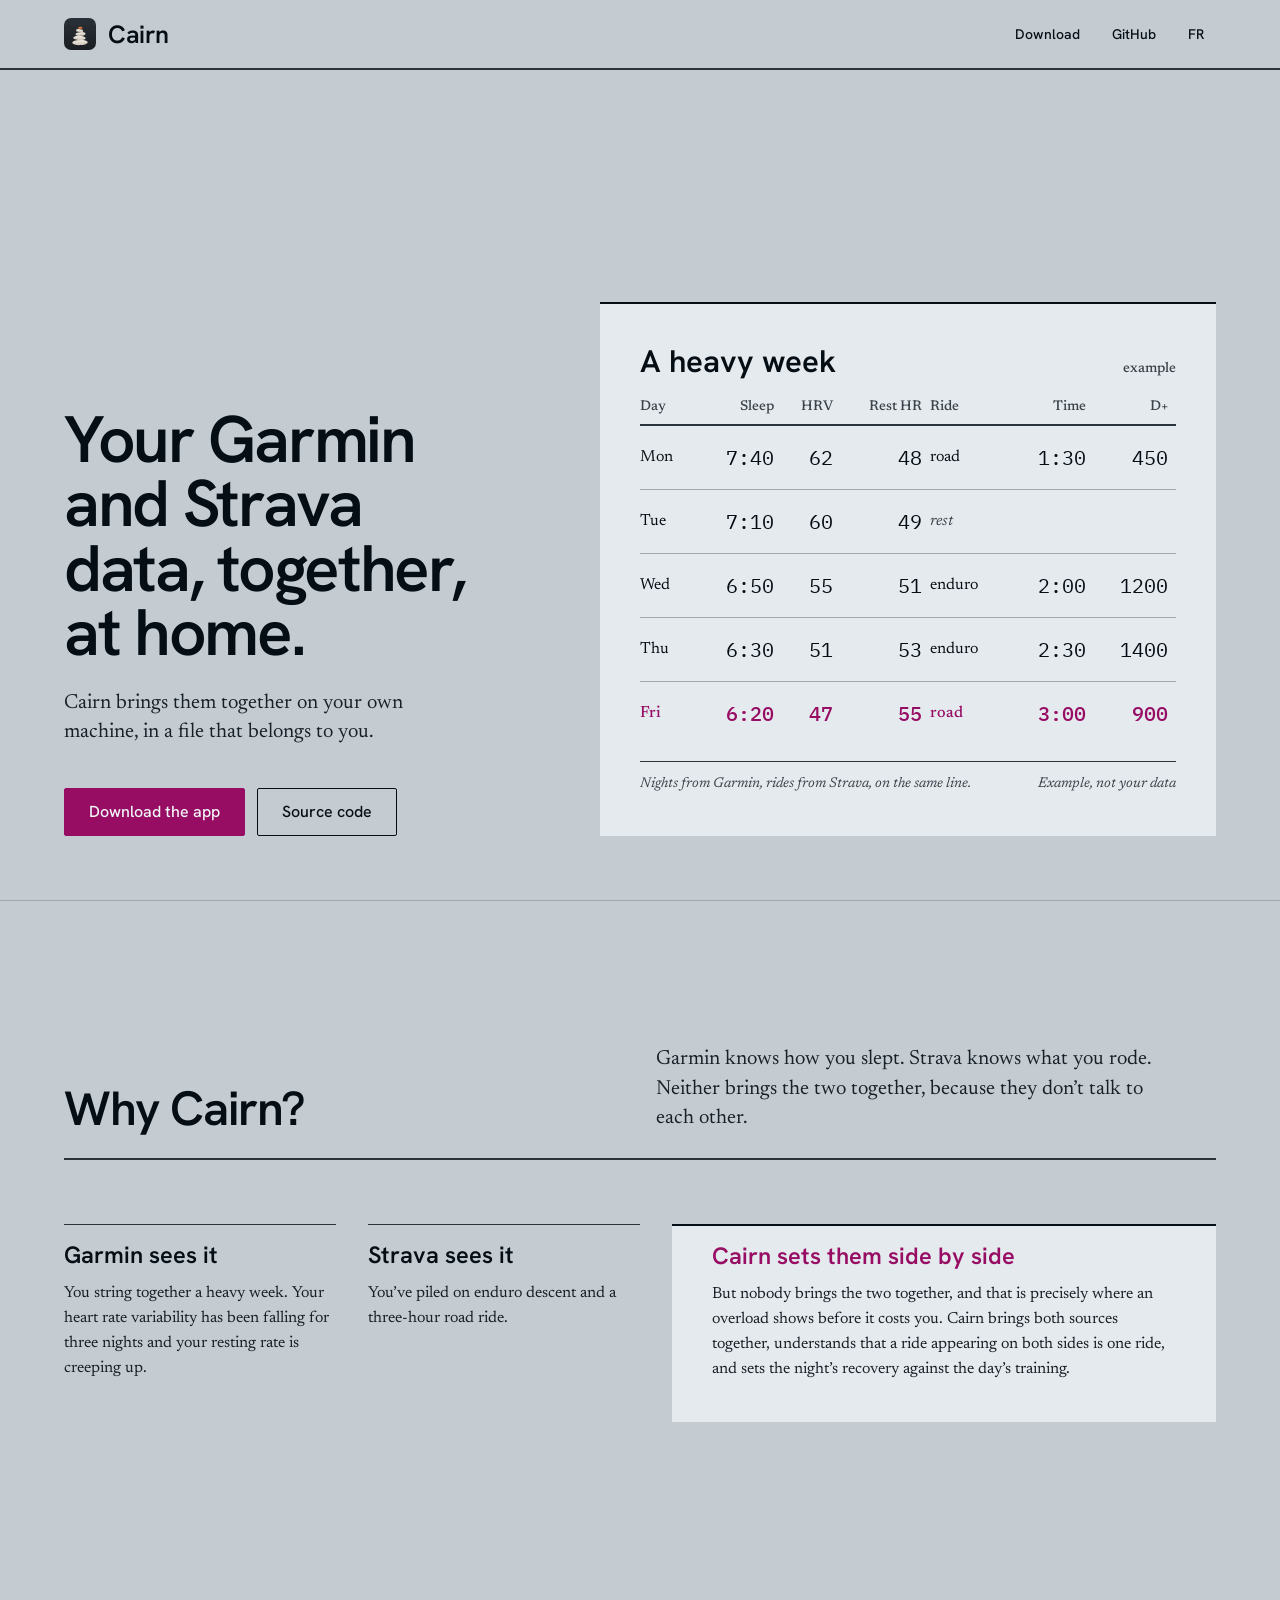
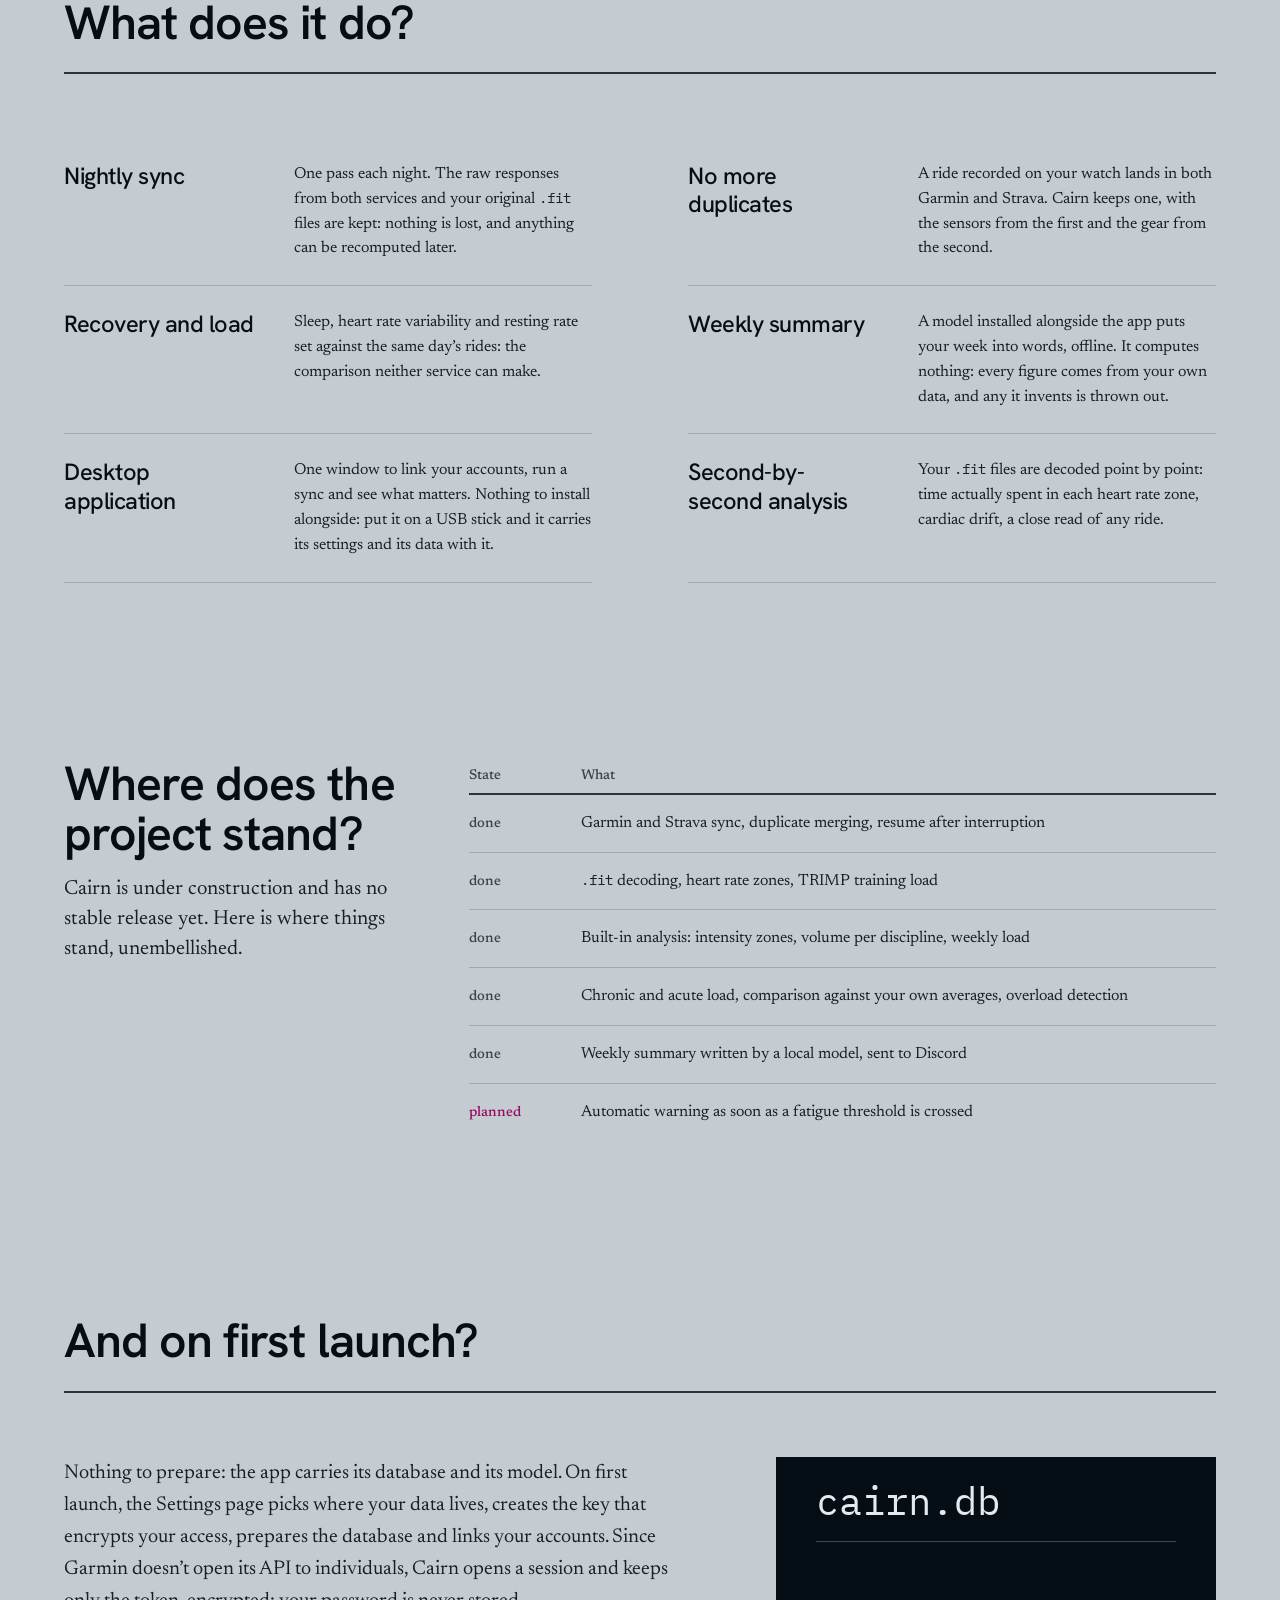
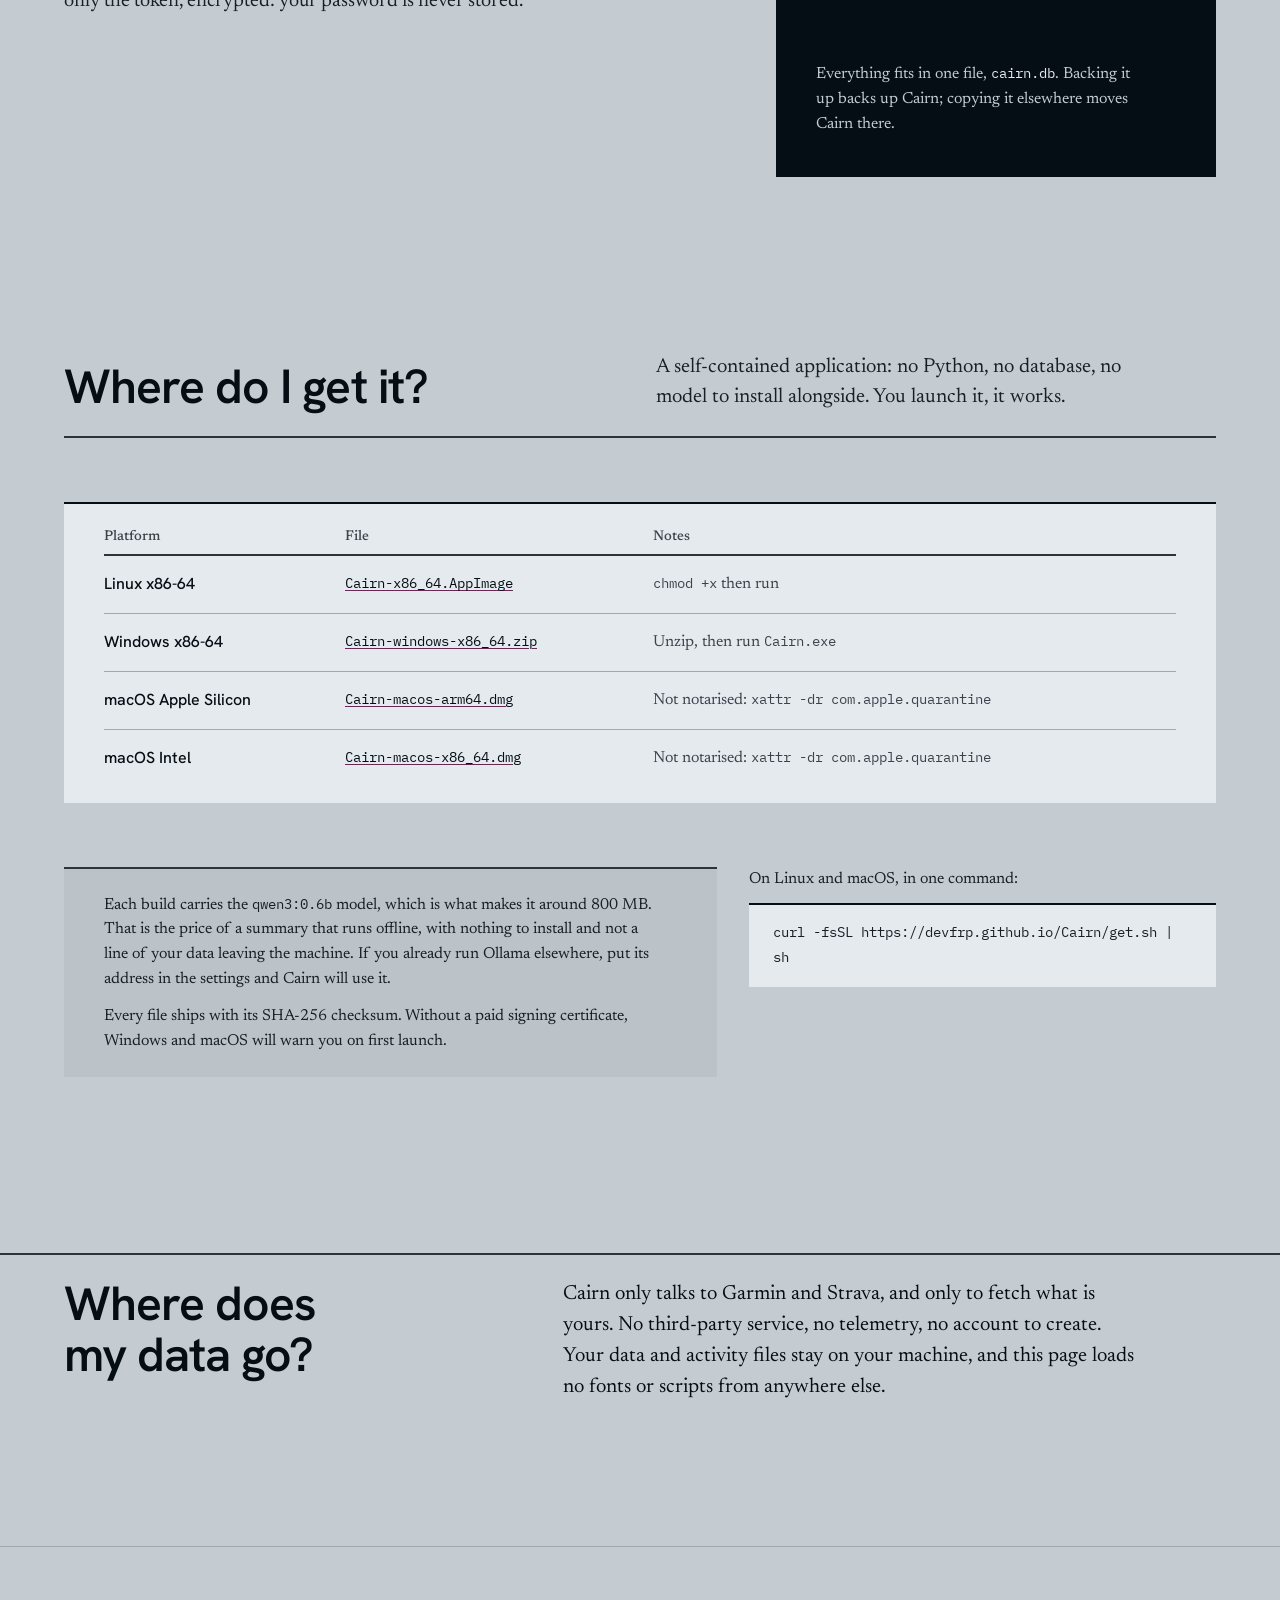
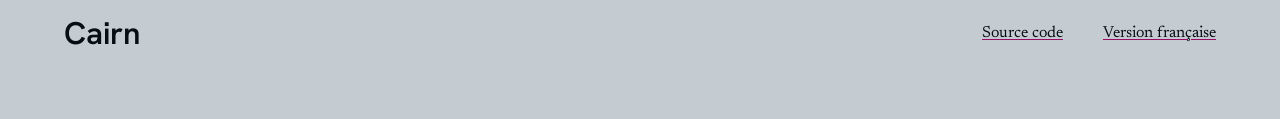
==== commit 115f97fe: "Refonte du site (Hallmark, thème Almanac) Site FR + EN refait : une semaine d'exemple (nuits Garmin " ====
--- a/docs/en/index.html
+++ b/docs/en/index.html
@@ -1,24 +1,24 @@
-<!doctype html>
+<!DOCTYPE html>
 <html lang="en">
 <head>
 <meta charset="utf-8">
 <meta name="viewport" content="width=device-width, initial-scale=1">
-<title>Cairn — your Garmin and Strava data, together, at home</title>
+<title>Cairn: your Garmin and Strava data, together, at home</title>
 <meta name="description" content="Desktop app that brings your Garmin and Strava data together in a file you own, and sets recovery against training load.">
 <link rel="icon" href="../assets/cairn.svg" type="image/svg+xml">
 <link rel="stylesheet" href="../assets/style.css">
+<link rel="alternate" hreflang="en" href="./">
 <link rel="alternate" hreflang="fr" href="../">
-<link rel="alternate" hreflang="en" href="./">
 </head>
 <body>
-
-<header>
-  <div class="wrap">
-    <a class="brand" href="./">
-      <img src="../assets/cairn.svg" alt="">
+<a class="skip" href="#top">Skip to content</a>
+<header class="bar">
+  <div class="container bar-inner">
+    <a class="brand" href="./" aria-label="Cairn, home">
+      <img src="../assets/cairn.svg" alt="" width="32" height="32">
       <span>Cairn</span>
     </a>
-    <nav>
+    <nav class="bar-nav" aria-label="Navigation">
       <a href="#downloads">Download</a>
       <a href="https://github.com/devfrp/Cairn">GitHub</a>
       <a href="../" hreflang="fr">FR</a>
@@ -26,209 +26,147 @@
   </div>
 </header>
 
-<main>
+<main id="top">
+  <section class="hero">
+    <div class="container hero-grid">
+      <div class="hero-text">
+        <h1>Your Garmin and Strava data, together, at home.</h1>
+        <p class="lead">Cairn brings them together on your own machine, in a file that belongs to you.</p>
+        <div class="actions">
+          <a class="btn btn--primary" href="#downloads">Download the app</a>
+          <a class="btn" href="https://github.com/devfrp/Cairn">Source code</a>
+        </div>
+      </div>
+      <figure class="sheet sheet--hero">
+        <div class="sheet-head"><p class="sheet-title">A heavy week</p><p class="sheet-tag">example</p></div>
+        <div class="table-scroll">
+        <table class="week">
+          <thead><tr><th>Day</th><th class="num">Sleep</th><th class="num">HRV</th><th class="num">Rest HR</th><th>Ride</th><th class="num">Time</th><th class="num">D+</th></tr></thead>
+          <tbody>
+            <tr><td>Mon</td><td class="num">7:40</td><td class="num">62</td><td class="num">48</td><td>road</td><td class="num">1:30</td><td class="num">450</td></tr>
+            <tr><td>Tue</td><td class="num">7:10</td><td class="num">60</td><td class="num">49</td><td class="rest">rest</td><td class="num"></td><td class="num"></td></tr>
+            <tr><td>Wed</td><td class="num">6:50</td><td class="num">55</td><td class="num">51</td><td>enduro</td><td class="num">2:00</td><td class="num">1200</td></tr>
+            <tr><td>Thu</td><td class="num">6:30</td><td class="num">51</td><td class="num">53</td><td>enduro</td><td class="num">2:30</td><td class="num">1400</td></tr>
+            <tr class="flag"><td>Fri</td><td class="num">6:20</td><td class="num">47</td><td class="num">55</td><td>road</td><td class="num">3:00</td><td class="num">900</td></tr>
+          </tbody>
+        </table>
+        </div>
+        <figcaption><span>Nights from Garmin, rides from Strava, on the same line.</span><span class="sheet-note">Example, not your data</span></figcaption>
+      </figure>
+    </div>
+  </section>
 
-<div class="hero wrap">
-  <h1>Your Garmin and Strava data, together, at home.</h1>
-  <p class="lede">
-    Garmin knows how you slept. Strava knows what you rode. Neither brings
-    the two together, because they don't talk to each other. Cairn does — on
-    your own machine, in a file that belongs to you.
-  </p>
-  <div class="actions">
-    <a class="btn btn-primary" href="#downloads">Download the app</a>
-    <a class="btn btn-ghost" href="https://github.com/devfrp/Cairn">Source code</a>
-  </div>
-</div>
-
-<section>
-  <div class="wrap">
-    <h2>The problem</h2>
-    <p>
-      You string together a heavy week. Your heart rate variability has been
-      falling for three nights and your resting rate is creeping up: Garmin
-      sees it. You've piled on enduro descent and a three-hour road ride:
-      Strava sees it. But nobody brings the two together, and that is
-      precisely where an overload shows before it costs you.
-    </p>
-    <p>
-      Cairn brings both sources together, understands that a ride appearing
-      on both sides is one ride, and sets the night's recovery against the
-      day's training.
-    </p>
-  </div>
-</section>
-
-<section>
-  <div class="wrap">
-    <h2>What it does</h2>
-    <div class="cards">
-      <div class="card">
-        <h3>Nightly sync</h3>
-        <p>
-          One pass each night. The raw responses from both services and your
-          original <code>.fit</code> files are kept: nothing is lost, and
-          anything can be recomputed later.
-        </p>
+  <section class="sec">
+    <div class="container">
+      <div class="head">
+        <h2>Why Cairn?</h2>
+        <p class="lead">Garmin knows how you slept. Strava knows what you rode. Neither brings the two together, because they don’t talk to each other.</p>
       </div>
-      <div class="card">
-        <h3>No more duplicates</h3>
-        <p>
-          A ride recorded on your watch lands in both Garmin and Strava. Cairn
-          keeps one, with the sensors from the first and the gear from the
-          second.
-        </p>
-      </div>
-      <div class="card">
-        <h3>Recovery and load</h3>
-        <p>
-          Sleep, heart rate variability and resting rate set against the same
-          day's rides — the comparison neither service can make.
-        </p>
-      </div>
-      <div class="card">
-        <h3>Weekly summary</h3>
-        <p>
-          A model installed alongside the app puts your week into words,
-          offline. It computes nothing: every figure comes from your own
-          data, and any it invents is thrown out.
-        </p>
-      </div>
-      <div class="card">
-        <h3>Desktop application</h3>
-        <p>
-          One window to link your accounts, run a sync and see what matters.
-          Nothing to install alongside: put it on a USB stick and it carries
-          its settings and its data with it.
-        </p>
-      </div>
-      <div class="card">
-        <h3>Second-by-second analysis</h3>
-        <p>
-          Your <code>.fit</code> files are decoded point by point: time
-          actually spent in each heart rate zone, cardiac drift, a close read
-          of any ride.
-        </p>
+      <div class="sees">
+        <div class="see"><p class="see-who">Garmin sees it</p><p>You string together a heavy week. Your heart rate variability has been falling for three nights and your resting rate is creeping up.</p></div>
+        <div class="see"><p class="see-who">Strava sees it</p><p>You’ve piled on enduro descent and a three-hour road ride.</p></div>
+        <div class="see see--cairn"><p class="see-who">Cairn sets them side by side</p><p>But nobody brings the two together, and that is precisely where an overload shows before it costs you. Cairn brings both sources together, understands that a ride appearing on both sides is one ride, and sets the night’s recovery against the day’s training.</p></div>
       </div>
     </div>
-  </div>
-</section>
+  </section>
 
-<section>
-  <div class="wrap">
-    <h2>Project status</h2>
-    <p>
-      Cairn is under construction and has no stable release yet. Here is
-      where things stand, unembellished.
-    </p>
-    <ul class="status">
-      <li><span class="tag tag-ok">Done</span> <span>Garmin and Strava sync, duplicate merging, resume after interruption</span></li>
-      <li><span class="tag tag-ok">Done</span> <span><code>.fit</code> decoding, heart rate zones, TRIMP training load</span></li>
-      <li><span class="tag tag-ok">Done</span> <span>Built-in analysis: intensity zones, volume per discipline, weekly load</span></li>
-      <li><span class="tag tag-ok">Done</span> <span>Chronic and acute load, comparison against your own averages, overload detection</span></li>
-      <li><span class="tag tag-ok">Done</span> <span>Weekly summary written by a local model, sent to Discord</span></li>
-      <li><span class="tag tag-wip">Planned</span> <span>Automatic warning as soon as a fatigue threshold is crossed</span></li>
-    </ul>
-  </div>
-</section>
+  <section class="sec sec--l">
+    <div class="container">
+      <div class="head">
+        <h2>What does it do?</h2>
+      </div>
+      <ul class="does">
+        <li><h3>Nightly sync</h3><p>One pass each night. The raw responses from both services and your original <code>.fit</code> files are kept: nothing is lost, and anything can be recomputed later.</p></li>
+        <li><h3>No more duplicates</h3><p>A ride recorded on your watch lands in both Garmin and Strava. Cairn keeps one, with the sensors from the first and the gear from the second.</p></li>
+        <li><h3>Recovery and load</h3><p>Sleep, heart rate variability and resting rate set against the same day’s rides: the comparison neither service can make.</p></li>
+        <li><h3>Weekly summary</h3><p>A model installed alongside the app puts your week into words, offline. It computes nothing: every figure comes from your own data, and any it invents is thrown out.</p></li>
+        <li><h3>Desktop application</h3><p>One window to link your accounts, run a sync and see what matters. Nothing to install alongside: put it on a USB stick and it carries its settings and its data with it.</p></li>
+        <li><h3>Second-by-second analysis</h3><p>Your <code>.fit</code> files are decoded point by point: time actually spent in each heart rate zone, cardiac drift, a close read of any ride.</p></li>
+      </ul>
+    </div>
+  </section>
 
-<section>
-  <div class="wrap">
-    <h2>First launch</h2>
-    <p>
-      Nothing to prepare: the app carries its database and its model. On
-      first launch, the Settings page picks where your data lives, creates
-      the key that encrypts your access, prepares the database and links your
-      accounts. Since Garmin doesn't open its API to individuals, Cairn opens
-      a session and keeps only the token, encrypted: your password is never
-      stored.
-    </p>
-    <p>
-      Everything fits in one file, <code>cairn.db</code>. Backing it up backs
-      up Cairn; copying it elsewhere moves Cairn there.
-    </p>
-  </div>
-</section>
-
-<section id="downloads">
-  <div class="wrap">
-    <h2>Download the app</h2>
-    <p>
-      A self-contained application: no Python, no database, no model to
-      install alongside. You launch it, it works.
-    </p>
-
-    <div class="table-scroll">
-      <table>
-        <thead>
-          <tr><th>Platform</th><th>File</th><th>Notes</th></tr>
-        </thead>
+  <section class="sec sec--l">
+    <div class="container status-wrap">
+      <div class="head head--side">
+        <h2>Where does the project stand?</h2>
+        <p class="lead">Cairn is under construction and has no stable release yet. Here is where things stand, unembellished.</p>
+      </div>
+      <table class="status">
+        <thead><tr><th>State</th><th>What</th></tr></thead>
         <tbody>
-          <tr>
-            <td>Linux x86-64</td>
-            <td><a href="https://github.com/devfrp/Cairn/releases/latest/download/Cairn-x86_64.AppImage">Cairn-x86_64.AppImage</a></td>
-            <td class="note"><code>chmod +x</code> then run</td>
-          </tr>
-          <tr>
-            <td>Windows x86-64</td>
-            <td><a href="https://github.com/devfrp/Cairn/releases/latest/download/Cairn-windows-x86_64.zip">Cairn-windows-x86_64.zip</a></td>
-            <td class="note">Unzip, then run <code>Cairn.exe</code></td>
-          </tr>
-          <tr>
-            <td>macOS Apple Silicon</td>
-            <td><a href="https://github.com/devfrp/Cairn/releases/latest/download/Cairn-macos-arm64.dmg">Cairn-macos-arm64.dmg</a></td>
-            <td class="note">Not notarised: <code>xattr -dr com.apple.quarantine</code></td>
-          </tr>
-          <tr>
-            <td>macOS Intel</td>
-            <td><a href="https://github.com/devfrp/Cairn/releases/latest/download/Cairn-macos-x86_64.dmg">Cairn-macos-x86_64.dmg</a></td>
-            <td class="note">Not notarised: <code>xattr -dr com.apple.quarantine</code></td>
-          </tr>
+          <tr><td class="st">done</td><td>Garmin and Strava sync, duplicate merging, resume after interruption</td></tr>
+          <tr><td class="st">done</td><td><code>.fit</code> decoding, heart rate zones, TRIMP training load</td></tr>
+          <tr><td class="st">done</td><td>Built-in analysis: intensity zones, volume per discipline, weekly load</td></tr>
+          <tr><td class="st">done</td><td>Chronic and acute load, comparison against your own averages, overload detection</td></tr>
+          <tr><td class="st">done</td><td>Weekly summary written by a local model, sent to Discord</td></tr>
+          <tr class="next"><td class="st">planned</td><td>Automatic warning as soon as a fatigue threshold is crossed</td></tr>
         </tbody>
       </table>
     </div>
+  </section>
 
-    <div class="callout">
-      <p>
-        Each build carries the <code>qwen3:0.6b</code> model, which is what
-        makes it around 800 MB. That is the price of a summary that runs
-        offline, with nothing to install and not a line of your data leaving
-        the machine. If you already run Ollama elsewhere, put its address in
-        the settings and Cairn will use it.
-      </p>
-      <p style="margin-top:12px">
-        Every file ships with its SHA-256 checksum. Without a paid signing
-        certificate, Windows and macOS will warn you on first launch.
-      </p>
+  <section class="sec sec--l">
+    <div class="container">
+      <div class="head">
+        <h2>And on first launch?</h2>
+      </div>
+      <div class="first">
+        <p>Nothing to prepare: the app carries its database and its model. On first launch, the Settings page picks where your data lives, creates the key that encrypts your access, prepares the database and links your accounts. Since Garmin doesn’t open its API to individuals, Cairn opens a session and keeps only the token, encrypted: your password is never stored.</p>
+        <div class="file">
+          <p class="file-name"><code>cairn.db</code></p>
+          <p>Everything fits in one file, <code>cairn.db</code>. Backing it up backs up Cairn; copying it elsewhere moves Cairn there.</p>
+        </div>
+      </div>
     </div>
+  </section>
 
-    <p style="margin-top:28px">On Linux and macOS, in one command:</p>
-<pre><code>curl -fsSL https://devfrp.github.io/Cairn/get.sh | sh</code></pre>
-  </div>
-</section>
+  <section class="sec sec--l" id="downloads">
+    <div class="container">
+      <div class="head">
+        <h2>Where do I get it?</h2>
+        <p class="lead">A self-contained application: no Python, no database, no model to install alongside. You launch it, it works.</p>
+      </div>
+      <div class="table-scroll sheet sheet--plain">
+        <table class="dl">
+          <thead><tr><th>Platform</th><th>File</th><th>Notes</th></tr></thead>
+          <tbody>
+            <tr><td>Linux x86-64</td><td><a href="https://github.com/devfrp/Cairn/releases/latest/download/Cairn-x86_64.AppImage">Cairn-x86_64.AppImage</a></td><td class="note"><code>chmod +x</code> then run</td></tr>
+            <tr><td>Windows x86-64</td><td><a href="https://github.com/devfrp/Cairn/releases/latest/download/Cairn-windows-x86_64.zip">Cairn-windows-x86_64.zip</a></td><td class="note">Unzip, then run <code>Cairn.exe</code></td></tr>
+            <tr><td>macOS Apple Silicon</td><td><a href="https://github.com/devfrp/Cairn/releases/latest/download/Cairn-macos-arm64.dmg">Cairn-macos-arm64.dmg</a></td><td class="note">Not notarised: <code>xattr -dr com.apple.quarantine</code></td></tr>
+            <tr><td>macOS Intel</td><td><a href="https://github.com/devfrp/Cairn/releases/latest/download/Cairn-macos-x86_64.dmg">Cairn-macos-x86_64.dmg</a></td><td class="note">Not notarised: <code>xattr -dr com.apple.quarantine</code></td></tr>
+          </tbody>
+        </table>
+      </div>
+      <div class="after-dl">
+        <div class="well">
+          <p>Each build carries the <code>qwen3:0.6b</code> model, which is what makes it around 800 MB. That is the price of a summary that runs offline, with nothing to install and not a line of your data leaving the machine. If you already run Ollama elsewhere, put its address in the settings and Cairn will use it.</p>
+          <p>Every file ships with its SHA-256 checksum. Without a paid signing certificate, Windows and macOS will warn you on first launch.</p>
+        </div>
+        <div class="oneline">
+          <p>On Linux and macOS, in one command:</p>
+          <pre><code>curl -fsSL https://devfrp.github.io/Cairn/get.sh | sh</code></pre>
+        </div>
+      </div>
+    </div>
+  </section>
 
-<section>
-  <div class="wrap">
-    <h2>Your data stays yours</h2>
-    <p>
-      Cairn only talks to Garmin and Strava, and only to fetch what is
-      yours. No third-party service, no telemetry, no account to create. Your
-      data and activity files stay on your machine — and this page loads no
-      fonts or scripts from anywhere else.
-    </p>
-  </div>
-</section>
-
+  <section class="sec sec--l">
+    <div class="container yours">
+      <h2>Where does my data go?</h2>
+      <p>Cairn only talks to Garmin and Strava, and only to fetch what is yours. No third-party service, no telemetry, no account to create. Your data and activity files stay on your machine, and this page loads no fonts or scripts from anywhere else.</p>
+    </div>
+  </section>
 </main>
 
-<footer>
-  <div class="wrap">
-    <p>
-      <a href="https://github.com/devfrp/Cairn">Source code</a> ·
-      <a href="../" hreflang="fr">Version française</a>
-    </p>
+<footer class="foot">
+  <div class="container foot-inner">
+    <p class="foot-brand">Cairn</p>
+    <ul class="links">
+      <li><a href="https://github.com/devfrp/Cairn">Source code</a></li>
+      <li><a href="../" hreflang="fr">Version française</a></li>
+    </ul>
   </div>
 </footer>
-
 </body>
 </html>
--- a/docs/assets/style.css
+++ b/docs/assets/style.css
@@ -1,270 +1,137 @@
-/* Cairn — feuille de style du site.
-   Aucune ressource externe : ni police distante, ni CDN. Le site se charge
-   entièrement depuis GitHub Pages, ce qui évite de faire fuiter la visite
-   vers un tiers. */
+/* Hallmark · shape: Conversational FAQ · genre: editorial · theme: Almanac (deal 2/3, seed desktop-app-brings-garmin-48ce·a8651fa8·2026-10-27·r0) · redesign: full · job: try · draw: 9af6b9
+ * hero: Stage (swapped from a Banner: the printed week is the strongest thing the page has, so it takes seven columns beside the head) · nav: edge-aligned (swapped from a search-led bar: the page has nothing to search) · footer: colophon block (swapped from index columns: two real links, no sitemap) · imagery: the product built as a sample sheet, labelled as an example · signature: one heavy week on the printed sheet, the nights from Garmin and the rides from Strava on the same line, the overloaded Friday in magenta
+ * axes: mid/grotesk-sans/chromatic-magenta · posture: restrained · contrast: pass · fold: pass · v2.0.0 */
+/* Hallmark · pre-emit critique: P5 H4 E4 S5 R4 V5 · weakest: R, long owner prose; it is split where its own sentences split (who sees what, the file) and set at a reading measure */
+/* Hallmark · Cairn’s rule holds: no external resource. The three faces are served from assets/fonts beside this file, so the page still loads no font or script from anywhere else */
+/* Hallmark · reworded the heads "Le problème", "Ce que ça fait", "Où en est le projet", "Premier démarrage", "Télécharger l’application", "Vos données restent chez vous" to the questions "Pourquoi Cairn ?", "Que fait-il ?", "Où en est le projet ?", "Et au premier lancement ?", "Où le télécharger ?", "Où vont mes données ?" (EN likewise) · the Conversational FAQ shape heads each section with its question */
+/* Hallmark · reworded the hero paragraph to one sentence (its first three sentences open "Pourquoi Cairn ?"), the problem paragraphs into who sees what, every word kept, the "Fait" and "À venir" tags into a state column in lower case, and every em dash and the middle dot in the footer · 58, 19 and 63 name them */
+/* Hallmark · waive 84 · the hero sheet is a built sample of the app’s week, labelled as an example on the sheet itself · capturing the real app would put the owner’s own sleep and heart data on a public page */
+/* Hallmark · waive 77 · "Où vont mes données ?" is the owner’s privacy promise in three sentences, set at lead size across seven columns · it closes the page as a promise, and padding it with a visual would add something the owner never said */
+/* Hallmark · answered F25 · the sample week scrolls sideways on a phone inside its sheet, the day column first; the download table does the same */
+@import url("./fonts.css");
+@import url("./tokens.css");
+@import url("./base.css");
 
-:root {
-  --bg: #faf8f5;
-  --surface: #ffffff;
-  --surface-alt: #f3efe9;
-  --text: #22262b;
-  --muted: #666e78;
-  --border: #e4ded4;
-  --accent: #b4552a;
-  --accent-soft: #f7ece5;
-  --shadow: 0 1px 2px rgb(34 38 43 / 6%), 0 8px 24px rgb(34 38 43 / 5%);
-  --radius: 14px;
+body { color: var(--color-ink-2); line-height: 1.55; font-optical-sizing: auto; }
+h1, h2, h3 { color: var(--color-ink); font-weight: 600; }
+h3 { font-weight: 500; font-size: var(--text-title); line-height: 1.2; }
+code, .num { font-family: var(--font-outlier); font-variant-numeric: tabular-nums; }
+code { font-size: 0.88em; }
+a { color: var(--color-ink); text-decoration-color: var(--color-accent); text-underline-offset: 0.15em; text-decoration-thickness: 1px; }
+a:hover { text-decoration-thickness: 2px; }
+p:not([class]) { max-width: 64ch; }
+
+.skip { position: absolute; left: var(--space-md); top: calc(-1 * var(--space-3xl)); z-index: var(--z-toast); padding: var(--space-xs) var(--space-md); background: var(--color-ink); color: var(--color-paper); }
+.skip:focus-visible { top: var(--space-md); }
+
+/* nav, edge-aligned */
+.bar { border-bottom: var(--rule-bar) solid var(--color-rule-2); }
+.bar-inner { display: flex; align-items: center; justify-content: space-between; gap: var(--space-xl); min-height: 68px; }
+.brand { display: inline-flex; align-items: center; gap: var(--space-sm); min-height: 44px; font: 600 var(--text-xl)/1 var(--font-display); letter-spacing: var(--tracking-display); text-decoration: none; }
+.brand img { flex-shrink: 0; }
+.bar-nav { display: flex; gap: var(--space-xs); }
+.bar-nav a { display: inline-flex; align-items: center; min-height: 44px; padding: 0 var(--space-sm); font: 500 var(--text-sm)/1 var(--font-display); text-decoration: none; transition: background-color var(--dur-micro) var(--ease-out); }
+.bar-nav a:hover { background: var(--color-paper-2); }
+
+/* hero, Stage with the sheet */
+.hero { border-bottom: var(--rule-hair) solid var(--color-rule); }
+.hero-grid { display: grid; grid-template-columns: minmax(0, 5fr) minmax(0, 7fr); gap: var(--space-3xl); align-items: end; min-height: calc(100dvh - 70px); padding-block: var(--space-3xl) var(--space-2xl); }
+.hero h1 { max-width: 12ch; font-size: clamp(2.75rem, 4.2vw + 0.75rem, 5rem); letter-spacing: -0.035em; line-height: 0.98; }
+.hero .lead { margin-top: var(--space-lg); max-width: 36ch; color: var(--color-ink-2); }
+.actions { display: flex; flex-wrap: wrap; gap: var(--space-sm); margin-top: var(--space-xl); }
+.btn { white-space: nowrap; display: inline-flex; align-items: center; min-height: 48px; padding: 0 var(--space-lg); border: var(--rule-hair) solid var(--color-ink); border-radius: var(--radius-pill); background: transparent; color: var(--color-ink); font: 500 var(--text-md)/1 var(--font-display); text-decoration: none; transition: background-color var(--dur-micro) var(--ease-out), transform var(--dur-micro) var(--ease-out); }
+.btn:hover { background: var(--color-paper-2); }
+.btn:active { transform: translateY(1px); }
+.btn[aria-disabled="true"] { opacity: 0.55; cursor: not-allowed; }
+.btn--primary { background: var(--color-accent); border-color: var(--color-accent); color: var(--color-accent-ink); }
+.btn--primary:hover { background: var(--color-accent-2); }
+
+/* the sheet, the printed page */
+.sheet { margin: 0; padding: var(--space-xl); background: var(--color-sheet); border-top: var(--rule-bar) solid var(--color-ink); }
+
+.sheet-head { display: flex; align-items: baseline; justify-content: space-between; gap: var(--space-md); padding-bottom: var(--space-sm); }
+.sheet-title { font: 600 var(--text-2xl)/1.1 var(--font-display); color: var(--color-ink); }
+.sheet-tag { font: 500 var(--text-sm)/1 var(--font-body); color: var(--color-muted); }
+.week { width: 100%; border-collapse: collapse; }
+.week th { padding: var(--space-xs) var(--space-xs) var(--space-xs) 0; font: 500 var(--text-sm)/1.3 var(--font-body); color: var(--color-muted); text-align: left; border-bottom: var(--rule-bar) solid var(--color-rule-2); white-space: nowrap; }
+.week th.num, .week td.num { text-align: right; }
+.week td { padding: var(--space-md) var(--space-xs) var(--space-md) 0; border-top: var(--rule-hair) solid var(--color-rule); color: var(--color-ink); }
+.week td.num { font-size: var(--text-lg); }
+.week td.rest { color: var(--color-muted); font-style: italic; }
+.week tr.flag td { color: var(--color-accent); font-weight: 500; }
+.sheet figcaption { display: flex; justify-content: space-between; gap: var(--space-md); margin-top: var(--space-md); padding-top: var(--space-sm); border-top: var(--rule-hair) solid var(--color-rule-2); font-size: var(--text-sm); font-style: italic; color: var(--color-muted); }
+
+/* sections */
+.sec { padding-top: var(--section-gap); }
+.sec--l { padding-top: var(--section-gap-l); }
+.head { display: grid; grid-template-columns: minmax(0, 6fr) minmax(0, 6fr); gap: var(--gap-columns); align-items: end; margin-bottom: var(--space-2xl); padding-bottom: var(--space-lg); border-bottom: var(--rule-bar) solid var(--color-rule-2); }
+.head .lead { max-width: 46ch; }
+.head--side { grid-template-columns: minmax(0, 1fr); gap: var(--space-md); align-content: start; margin: 0; border-bottom: 0; padding-bottom: 0; }
+
+/* who sees what */
+.sees { display: grid; grid-template-columns: minmax(0, 3fr) minmax(0, 3fr) minmax(0, 6fr); gap: var(--gap-columns); }
+.see { display: grid; gap: var(--space-sm); align-content: start; padding-top: var(--space-md); border-top: var(--rule-hair) solid var(--color-rule-2); }
+.see-who { font: 600 var(--text-title)/1.2 var(--font-display); color: var(--color-ink); }
+.see--cairn { padding: var(--space-md) var(--space-xl) var(--space-xl); background: var(--color-sheet); border-top: var(--rule-bar) solid var(--color-ink); }
+.see--cairn .see-who { color: var(--color-accent); }
+.see p:not(.see-who) { max-width: 60ch; }
+
+/* what it does, rows in two columns */
+.does { display: grid; grid-template-columns: repeat(2, minmax(0, 1fr)); gap: 0 var(--space-3xl); margin: 0; padding: 0; list-style: none; }
+.does li { display: grid; grid-template-columns: minmax(0, 2fr) minmax(0, 3fr); gap: var(--gap-columns); padding-block: var(--space-lg); border-bottom: var(--rule-hair) solid var(--color-rule); }
+
+/* project status, a table */
+.status-wrap { display: grid; grid-template-columns: minmax(0, 4fr) minmax(0, 8fr); gap: var(--gap-columns); align-items: start; }
+.status { width: 100%; border-collapse: collapse; }
+.status th { padding: var(--space-xs) var(--space-md) var(--space-xs) 0; font: 500 var(--text-sm)/1.3 var(--font-body); color: var(--color-muted); text-align: left; border-bottom: var(--rule-bar) solid var(--color-rule-2); }
+.status td { padding: var(--space-md) var(--space-md) var(--space-md) 0; border-top: var(--rule-hair) solid var(--color-rule); vertical-align: baseline; }
+.status .st { width: 7rem; font: 500 var(--text-sm)/1.3 var(--font-body); color: var(--color-muted); white-space: nowrap; }
+.status tr.next .st { color: var(--color-accent); }
+
+/* first launch, the prose and the file */
+.first { display: grid; grid-template-columns: minmax(0, 7fr) minmax(0, 5fr); gap: var(--space-3xl); align-items: start; }
+.first > p { font-size: var(--text-lg); line-height: 1.6; max-width: 58ch; }
+.file { display: flex; flex-direction: column; justify-content: space-between; min-height: 320px; padding: var(--space-lg) var(--space-xl) var(--space-xl); background: var(--color-ink); color: var(--color-paper); }
+.file-name { font-size: var(--text-3xl); line-height: 1; padding-bottom: var(--space-md); margin-bottom: var(--space-md); border-bottom: var(--rule-hair) solid color-mix(in oklab, var(--color-paper) 30%, transparent); }
+.file-name code { font-size: 1em; color: var(--color-sheet); }
+.file p:not(.file-name) { color: var(--color-paper); }
+.file code { color: var(--color-sheet); }
+
+/* downloads */
+.table-scroll { overflow-x: auto; }
+.sheet--plain { padding-block: var(--space-md); }
+.dl { width: 100%; min-width: 40rem; border-collapse: collapse; }
+.dl th { padding: var(--space-xs) var(--space-md) var(--space-xs) 0; font: 500 var(--text-sm)/1.3 var(--font-body); color: var(--color-muted); text-align: left; border-bottom: var(--rule-bar) solid var(--color-rule-2); }
+.dl td { padding: var(--space-md) var(--space-md) var(--space-md) 0; border-top: var(--rule-hair) solid var(--color-rule); }
+.dl td:first-child { font: 500 var(--text-md)/1.3 var(--font-display); color: var(--color-ink); white-space: nowrap; }
+.dl td a { font-family: var(--font-outlier); font-size: var(--text-sm); white-space: nowrap; }
+.dl .note { color: var(--color-muted); }
+.dl tbody tr:hover td { background: var(--color-paper-2); }
+.after-dl { display: grid; grid-template-columns: minmax(0, 7fr) minmax(0, 5fr); gap: var(--gap-columns); margin-top: var(--space-2xl); align-items: start; }
+.well { display: grid; gap: var(--space-sm); padding: var(--space-lg) var(--space-xl); background: var(--color-paper-2); border-top: var(--rule-bar) solid var(--color-rule-2); }
+.well p { max-width: 62ch; }
+.oneline { display: grid; gap: var(--space-sm); }
+.oneline pre { margin: 0; padding: var(--space-md) var(--space-lg); background: var(--color-sheet); border-top: var(--rule-bar) solid var(--color-ink); white-space: pre-wrap; overflow-wrap: anywhere; }
+
+/* where the data goes */
+.yours { display: grid; grid-template-columns: minmax(0, 5fr) minmax(0, 7fr); gap: var(--gap-columns); align-items: start; padding-top: var(--space-lg); border-top: var(--rule-bar) solid var(--color-rule-2); }
+.yours p { font-size: var(--text-lead); line-height: 1.5; max-width: 52ch; color: var(--color-ink); }
+
+/* footer, a colophon block */
+.foot { margin-top: var(--section-gap); border-top: var(--rule-hair) solid var(--color-rule); }
+.foot-inner { display: flex; flex-wrap: wrap; align-items: center; justify-content: space-between; gap: var(--space-lg); padding-block: var(--space-2xl); }
+.foot-brand { font: 600 var(--text-2xl)/1 var(--font-display); color: var(--color-ink); }
+.links { display: flex; flex-wrap: wrap; gap: var(--space-xs) var(--space-xl); margin: 0; padding: 0; list-style: none; }
+.links a { display: inline-flex; align-items: center; min-height: 44px; }
+
+@media (max-width: 60rem) {
+  .hero-grid, .head, .sees, .does, .does li, .status-wrap, .first, .after-dl, .yours { grid-template-columns: minmax(0, 1fr); gap: var(--space-lg); }
+  .hero-grid { padding-block: var(--space-2xl); gap: var(--space-2xl); }
+  .hero-grid { min-height: 0; }
+  .sheet { padding-inline: var(--space-md); }
+  .week { min-width: 30rem; }
+  .bar-inner { gap: var(--space-sm); }
+  .bar-nav { gap: 0; }
+  .bar-nav a { padding: 0 var(--space-xs); }
+  .brand { font-size: var(--text-lg); }
 }
-
-@media (prefers-color-scheme: dark) {
-  :root {
-    --bg: #14171b;
-    --surface: #1b1f24;
-    --surface-alt: #21262c;
-    --text: #e8e4dd;
-    --muted: #9aa3ad;
-    --border: #2c3238;
-    --accent: #e8834a;
-    --accent-soft: #2a211c;
-    --shadow: 0 1px 2px rgb(0 0 0 / 30%), 0 8px 24px rgb(0 0 0 / 22%);
-  }
-}
-
-* { box-sizing: border-box; }
-
-body {
-  margin: 0;
-  background: var(--bg);
-  color: var(--text);
-  font-family: system-ui, -apple-system, "Segoe UI", Roboto, "Helvetica Neue", sans-serif;
-  font-size: 17px;
-  line-height: 1.65;
-  -webkit-font-smoothing: antialiased;
-}
-
-.wrap {
-  max-width: 880px;
-  margin: 0 auto;
-  padding: 0 24px;
-}
-
-/* ---------- en-tête ---------- */
-
-header {
-  border-bottom: 1px solid var(--border);
-  background: color-mix(in srgb, var(--bg) 88%, transparent);
-  backdrop-filter: blur(8px);
-  position: sticky;
-  top: 0;
-  z-index: 10;
-}
-
-header .wrap {
-  display: flex;
-  align-items: center;
-  gap: 12px;
-  padding-block: 14px;
-}
-
-.brand {
-  display: flex;
-  align-items: center;
-  gap: 10px;
-  font-weight: 650;
-  letter-spacing: -0.01em;
-  text-decoration: none;
-  color: var(--text);
-}
-
-.brand img { width: 30px; height: 30px; border-radius: 8px; }
-
-header nav {
-  margin-left: auto;
-  display: flex;
-  gap: 18px;
-  font-size: 15px;
-}
-
-header nav a { color: var(--muted); text-decoration: none; }
-header nav a:hover { color: var(--accent); }
-
-/* ---------- hero ---------- */
-
-/* padding-block seulement : un `padding` complet écraserait la gouttière
-   horizontale héritée de .wrap et collerait le titre au bord. */
-.hero { padding-block: 72px 56px; }
-
-.hero h1 {
-  font-size: clamp(2.2rem, 6vw, 3.1rem);
-  line-height: 1.1;
-  letter-spacing: -0.03em;
-  margin: 0 0 18px;
-}
-
-.hero .lede {
-  font-size: clamp(1.05rem, 2.4vw, 1.25rem);
-  color: var(--muted);
-  max-width: 34em;
-  margin: 0 0 32px;
-}
-
-.actions { display: flex; flex-wrap: wrap; gap: 12px; }
-
-.btn {
-  display: inline-flex;
-  align-items: center;
-  gap: 8px;
-  padding: 11px 20px;
-  border-radius: 10px;
-  border: 1px solid transparent;
-  font-weight: 550;
-  font-size: 15px;
-  text-decoration: none;
-  transition: transform 0.12s ease, background 0.12s ease;
-}
-
-.btn:active { transform: translateY(1px); }
-
-.btn-primary { background: var(--accent); color: #fff; }
-.btn-primary:hover { background: color-mix(in srgb, var(--accent) 88%, black); }
-
-.btn-ghost {
-  background: var(--surface);
-  color: var(--text);
-  border-color: var(--border);
-}
-.btn-ghost:hover { border-color: var(--accent); color: var(--accent); }
-
-/* ---------- sections ---------- */
-
-section { padding: 44px 0; border-top: 1px solid var(--border); }
-
-/* L'en-tête est collant : sans cette marge, un lien d'ancre amène le titre
-   de section juste dessous, hors de vue. */
-section[id] { scroll-margin-top: 68px; }
-
-h2 {
-  font-size: 1.45rem;
-  letter-spacing: -0.02em;
-  margin: 0 0 8px;
-}
-
-section > .wrap > p:first-of-type { color: var(--muted); margin-top: 0; }
-
-.cards {
-  display: grid;
-  grid-template-columns: repeat(auto-fit, minmax(240px, 1fr));
-  gap: 16px;
-  margin-top: 28px;
-}
-
-.card {
-  background: var(--surface);
-  border: 1px solid var(--border);
-  border-radius: var(--radius);
-  padding: 22px;
-  box-shadow: var(--shadow);
-}
-
-.card h3 { margin: 0 0 8px; font-size: 1.02rem; letter-spacing: -0.01em; }
-.card p { margin: 0; color: var(--muted); font-size: 15px; }
-
-/* ---------- code ---------- */
-
-pre {
-  background: var(--surface-alt);
-  border: 1px solid var(--border);
-  border-radius: 10px;
-  padding: 16px 18px;
-  overflow-x: auto;
-  font-size: 14px;
-  line-height: 1.6;
-}
-
-code {
-  font-family: ui-monospace, SFMono-Regular, "SF Mono", Menlo, Consolas, monospace;
-}
-
-p code, li code, td code {
-  background: var(--surface-alt);
-  border: 1px solid var(--border);
-  border-radius: 5px;
-  padding: 1px 5px;
-  font-size: 0.88em;
-}
-
-/* ---------- téléchargements ---------- */
-
-.table-scroll { overflow-x: auto; margin-top: 24px; }
-
-table {
-  width: 100%;
-  border-collapse: collapse;
-  font-size: 15px;
-  min-width: 480px;
-}
-
-th, td {
-  text-align: left;
-  padding: 12px 14px;
-  border-bottom: 1px solid var(--border);
-}
-
-th { font-weight: 600; font-size: 13.5px; color: var(--muted); text-transform: uppercase; letter-spacing: 0.04em; }
-td a { color: var(--accent); font-weight: 550; text-decoration: none; }
-td a:hover { text-decoration: underline; }
-td .note { color: var(--muted); font-size: 13.5px; }
-
-/* ---------- état d'avancement ---------- */
-
-.status { display: grid; gap: 10px; margin-top: 22px; padding: 0; list-style: none; }
-
-.status li {
-  display: flex;
-  align-items: baseline;
-  gap: 12px;
-  padding: 12px 16px;
-  background: var(--surface);
-  border: 1px solid var(--border);
-  border-radius: 10px;
-}
-
-.tag {
-  flex: none;
-  font-size: 12px;
-  font-weight: 600;
-  letter-spacing: 0.03em;
-  text-transform: uppercase;
-  padding: 3px 9px;
-  border-radius: 999px;
-}
-
-.tag-ok { background: var(--accent-soft); color: var(--accent); }
-.tag-wip { background: var(--surface-alt); color: var(--muted); }
-
-.callout {
-  margin-top: 24px;
-  padding: 16px 18px;
-  border-left: 3px solid var(--accent);
-  background: var(--accent-soft);
-  border-radius: 0 10px 10px 0;
-  font-size: 15px;
-}
-
-.callout p { margin: 0; }
-
-/* ---------- pied ---------- */
-
-footer {
-  border-top: 1px solid var(--border);
-  padding: 32px 0 56px;
-  color: var(--muted);
-  font-size: 14.5px;
-}
-
-footer a { color: var(--muted); }
-
-@media (max-width: 560px) {
-  .hero { padding-block: 48px 36px; }
-  header nav { gap: 12px; font-size: 14px; }
-}
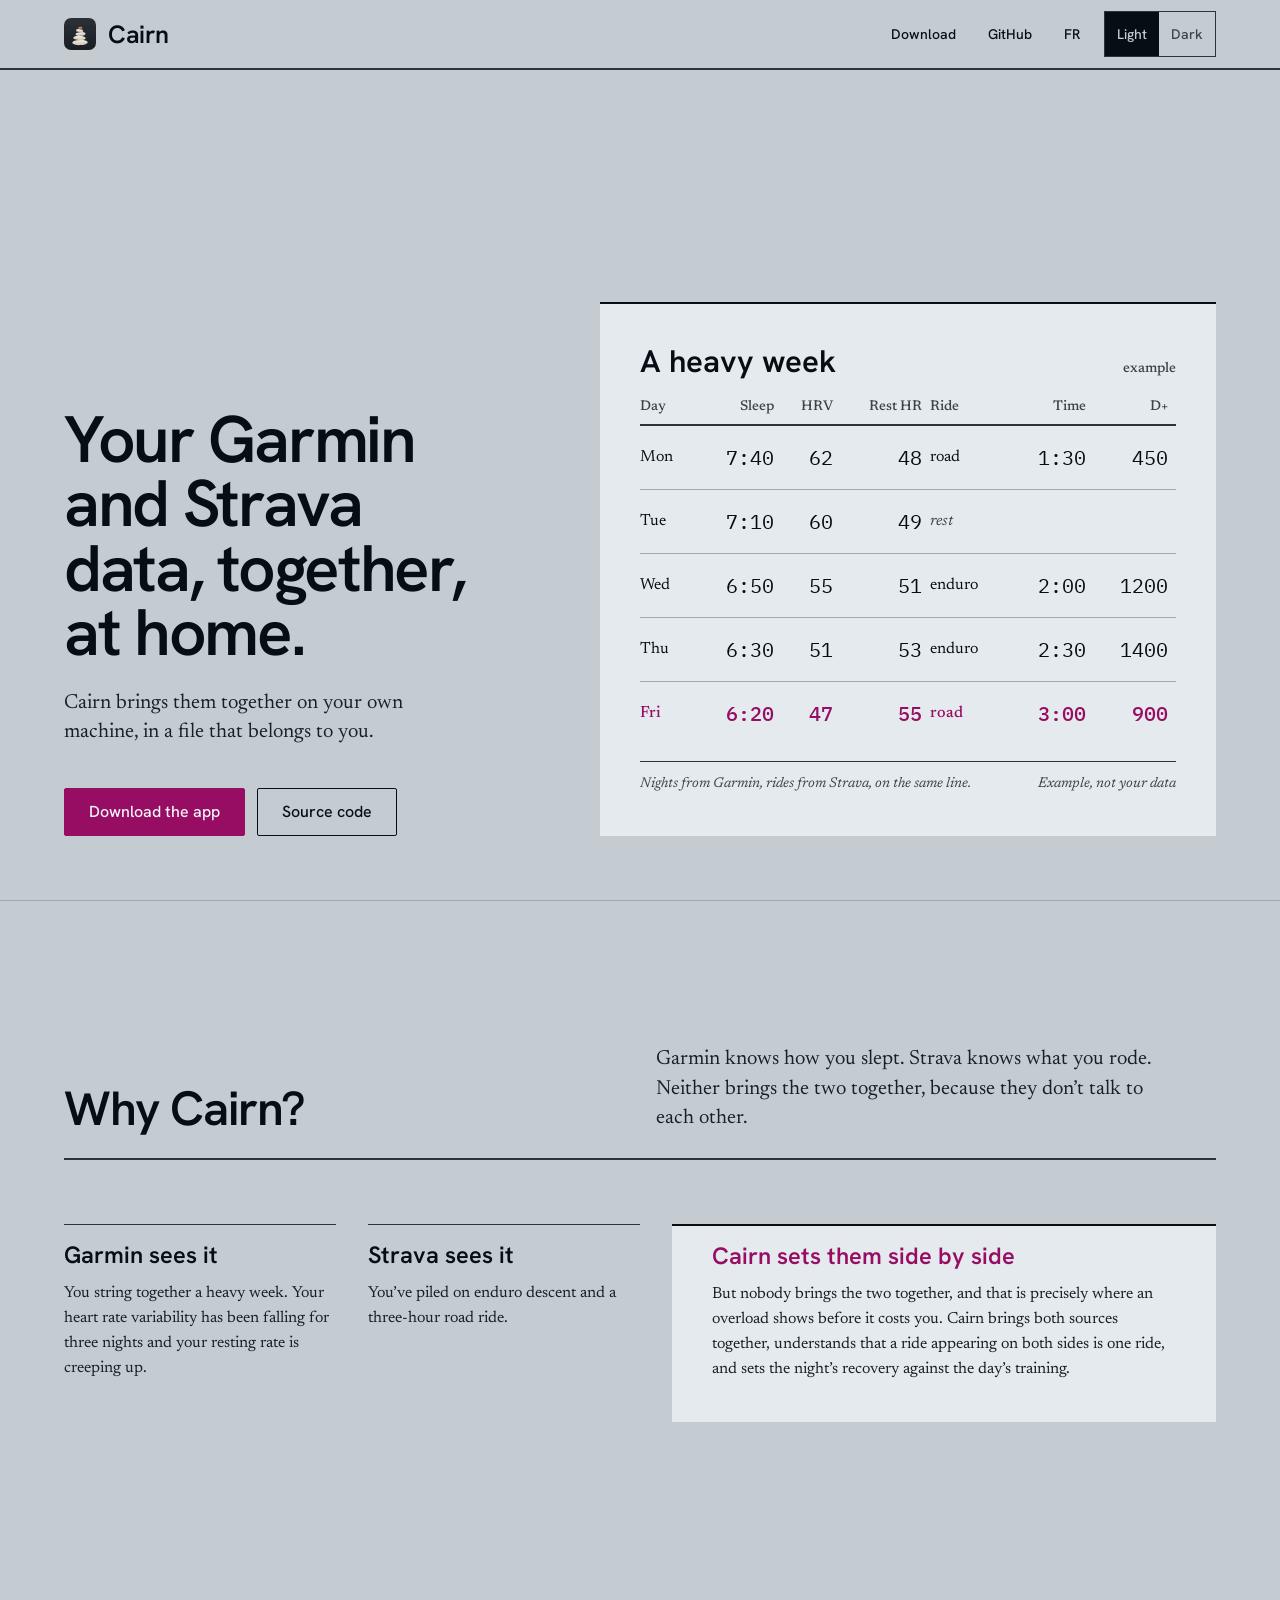
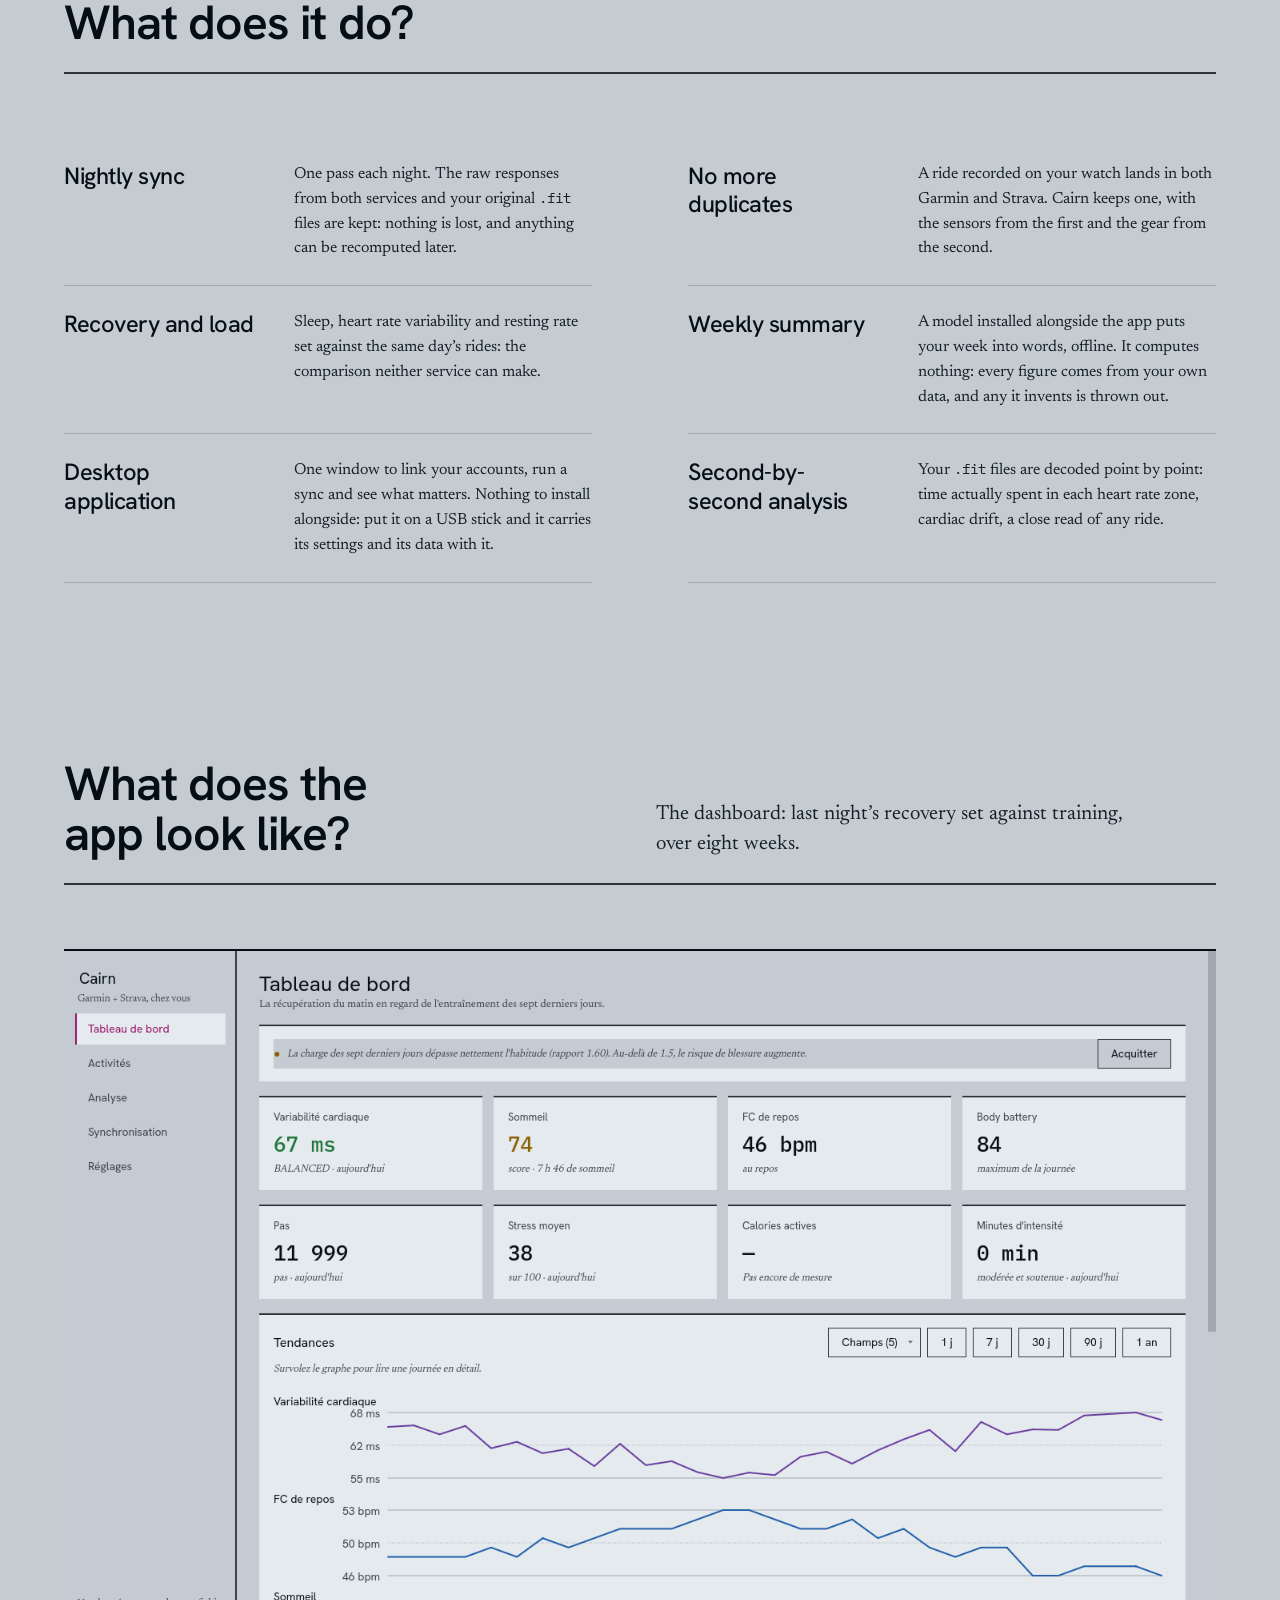
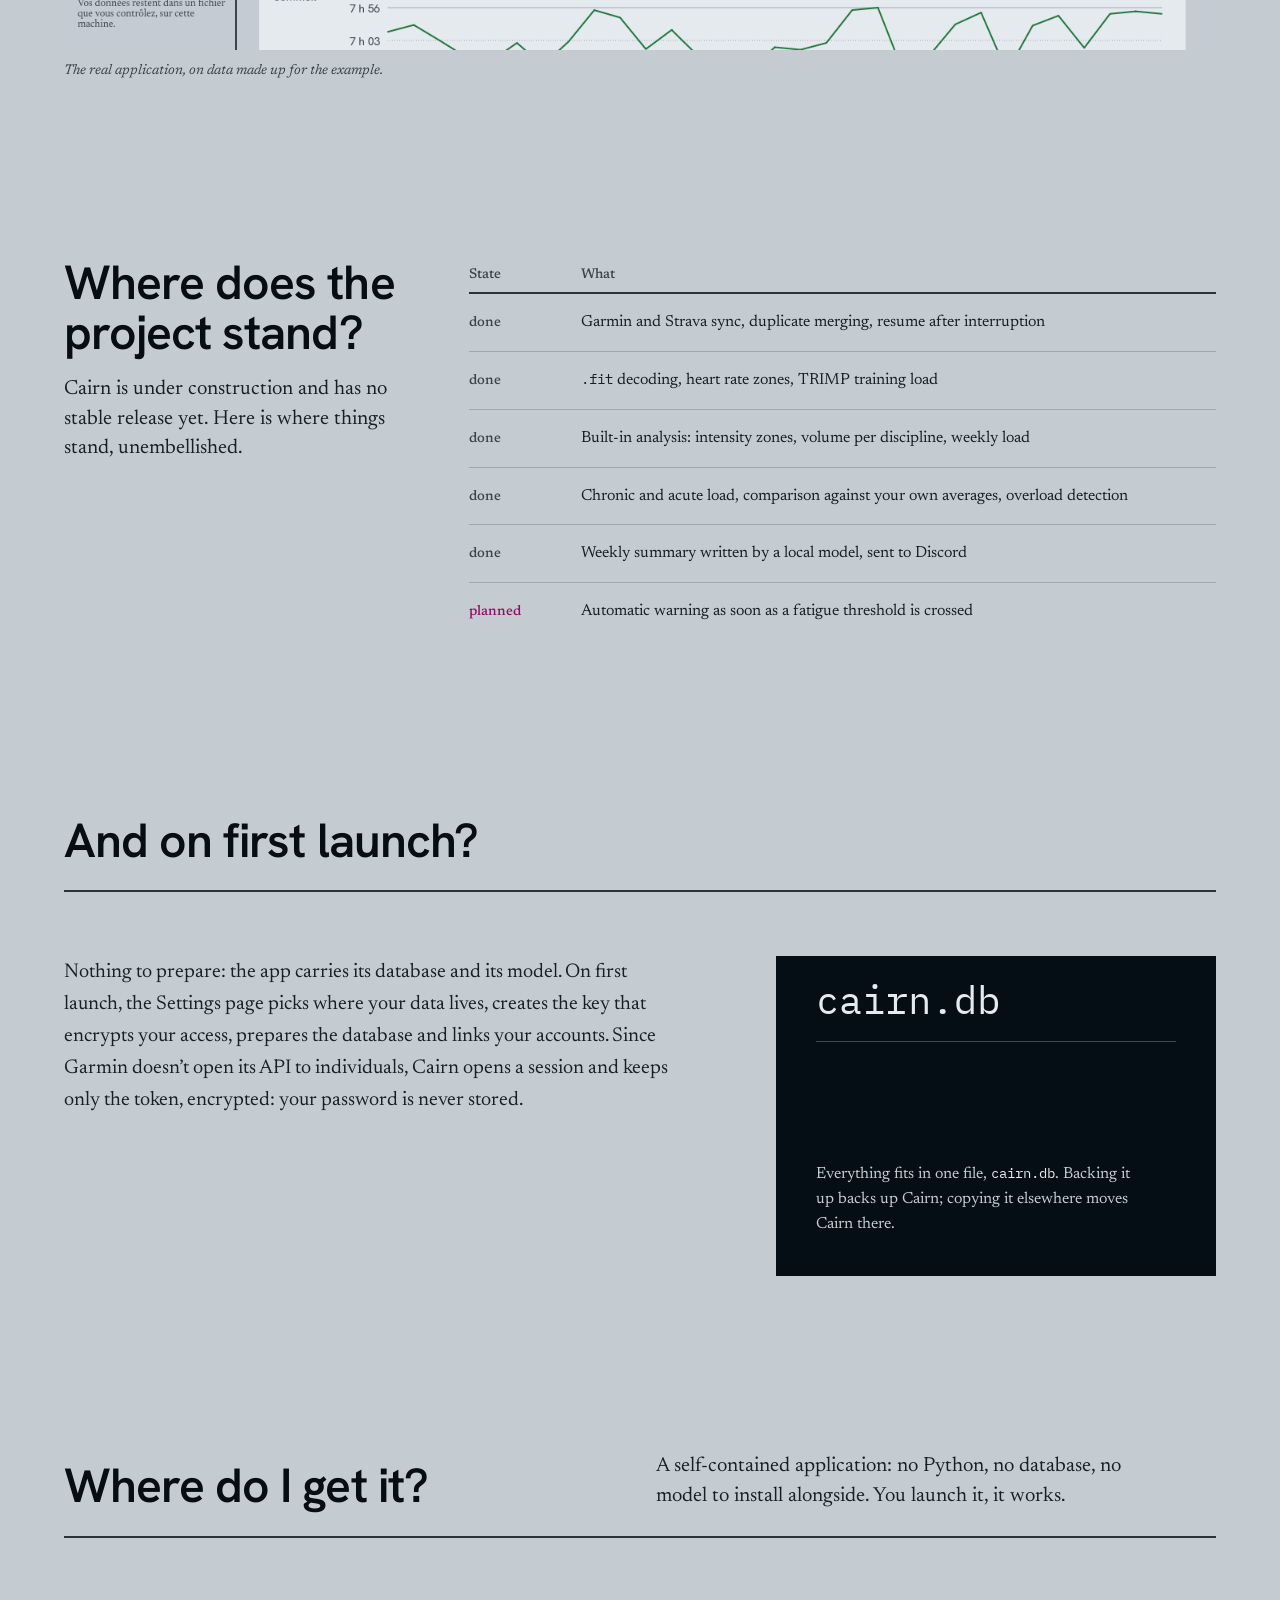
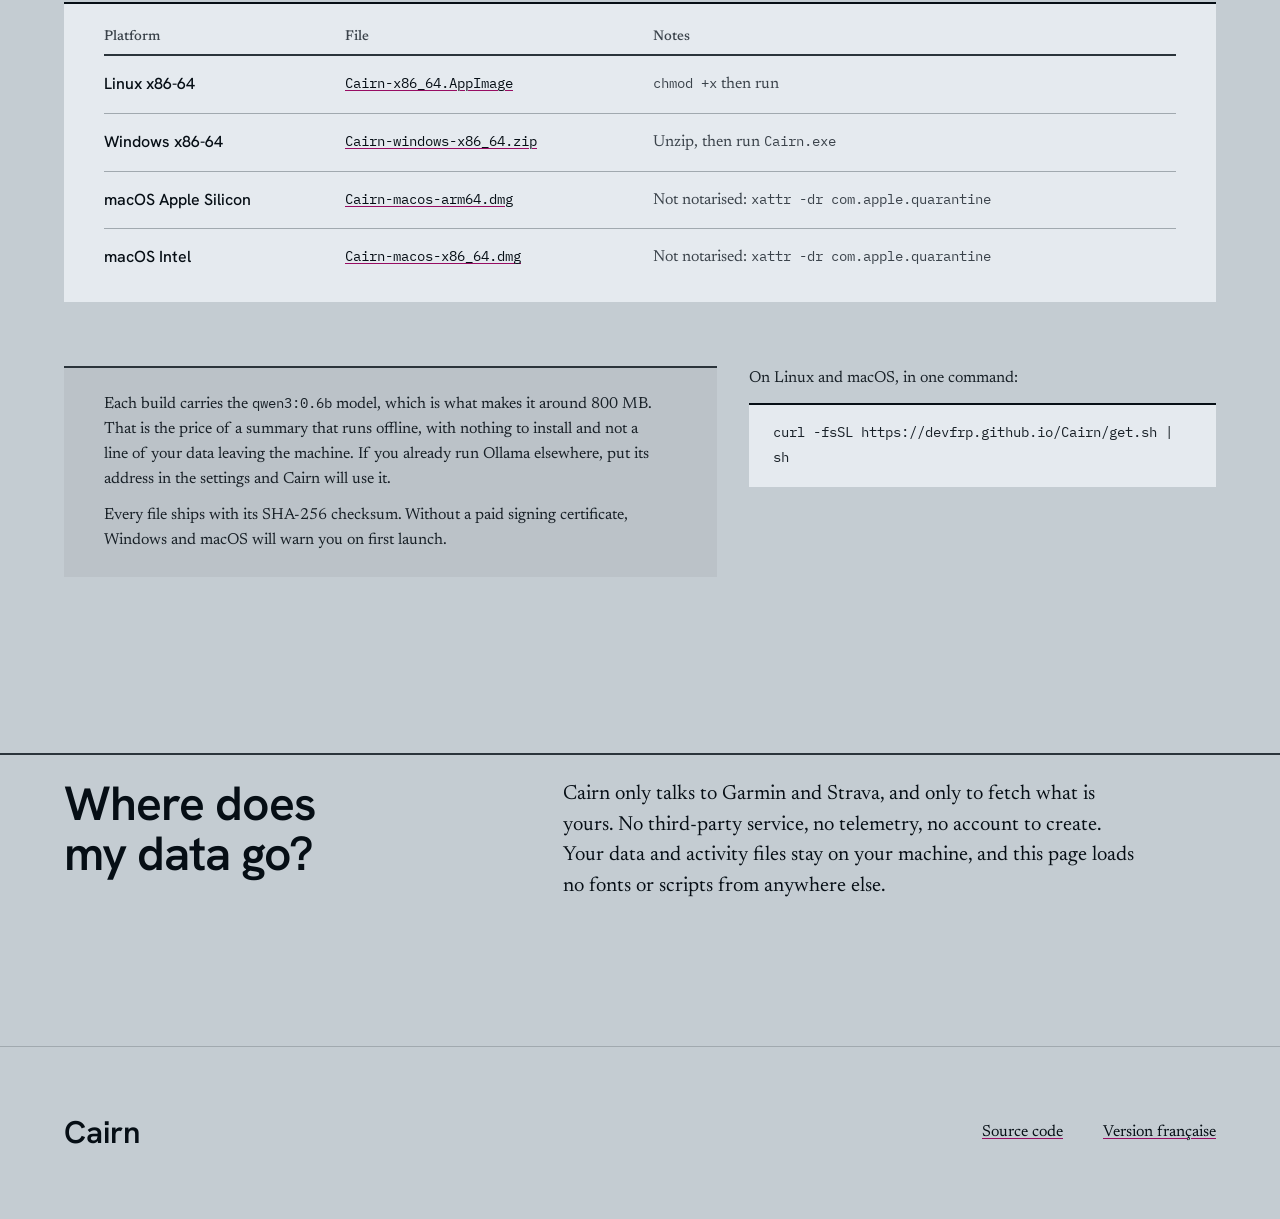
==== commit d0226ad2: "Interface aux couleurs du site (Almanac), mode sombre, version 0.2.0 Application : papier gris-bleu," ====
--- a/docs/en/index.html
+++ b/docs/en/index.html
@@ -6,6 +6,7 @@
 <title>Cairn: your Garmin and Strava data, together, at home</title>
 <meta name="description" content="Desktop app that brings your Garmin and Strava data together in a file you own, and sets recovery against training load.">
 <link rel="icon" href="../assets/cairn.svg" type="image/svg+xml">
+<script>try{var m=localStorage.getItem("mode");if(m==="dark"||m==="light")document.documentElement.dataset.mode=m}catch(e){}</script>
 <link rel="stylesheet" href="../assets/style.css">
 <link rel="alternate" hreflang="en" href="./">
 <link rel="alternate" hreflang="fr" href="../">
@@ -18,11 +19,17 @@
       <img src="../assets/cairn.svg" alt="" width="32" height="32">
       <span>Cairn</span>
     </a>
+    <div class="bar-end">
     <nav class="bar-nav" aria-label="Navigation">
       <a href="#downloads">Download</a>
       <a href="https://github.com/devfrp/Cairn">GitHub</a>
       <a href="../" hreflang="fr">FR</a>
     </nav>
+    <div class="mode-toggle" role="group" aria-label="Appearance" hidden>
+      <button class="mode-opt" type="button" data-mode-set="light">Light</button>
+      <button class="mode-opt" type="button" data-mode-set="dark">Dark</button>
+    </div>
+    </div>
   </div>
 </header>
 
@@ -86,6 +93,20 @@
     </div>
   </section>
 
+  <section class="sec sec--l" id="apercu">
+    <div class="container">
+      <div class="head">
+        <h2>What does the app look like?</h2>
+        <p class="lead">The dashboard: last night’s recovery set against training, over eight weeks.</p>
+      </div>
+      <figure class="app-shot">
+        <img class="only-light" src="../assets/app-tableau-de-bord.png" width="1440" height="874" loading="lazy" alt="The Cairn dashboard: heart rate variability, sleep, resting heart rate, steps, then eight weeks of trends.">
+        <img class="only-dark" src="../assets/app-tableau-de-bord-dark.png" width="1440" height="874" loading="lazy" alt="The Cairn dashboard: heart rate variability, sleep, resting heart rate, steps, then eight weeks of trends.">
+        <figcaption>The real application, on data made up for the example.</figcaption>
+      </figure>
+    </div>
+  </section>
+
   <section class="sec sec--l">
     <div class="container status-wrap">
       <div class="head head--side">
@@ -168,5 +189,27 @@
     </ul>
   </div>
 </footer>
+<script>
+(function(){
+  var root = document.documentElement, dark = matchMedia('(prefers-color-scheme: dark)');
+  var opts = document.querySelectorAll('[data-mode-set]');
+  function current(){ return root.dataset.mode || (dark.matches ? 'dark' : 'light'); }
+  function sync(){
+    var mode = current();
+    opts.forEach(function(b){
+      b.classList.toggle('active', b.dataset.modeSet === mode);
+      b.setAttribute('aria-pressed', String(b.dataset.modeSet === mode));
+    });
+  }
+  opts.forEach(function(b){ b.addEventListener('click', function(){
+    root.dataset.mode = b.dataset.modeSet;
+    try { localStorage.setItem('mode', b.dataset.modeSet); } catch (e) {}
+    sync();
+  }); });
+  document.querySelectorAll('.mode-toggle').forEach(function(g){ g.hidden = false; });
+  dark.addEventListener('change', sync);
+  sync();
+})();
+</script>
 </body>
 </html>
--- a/docs/assets/style.css
+++ b/docs/assets/style.css
@@ -1,6 +1,6 @@
 /* Hallmark · shape: Conversational FAQ · genre: editorial · theme: Almanac (deal 2/3, seed desktop-app-brings-garmin-48ce·a8651fa8·2026-10-27·r0) · redesign: full · job: try · draw: 9af6b9
  * hero: Stage (swapped from a Banner: the printed week is the strongest thing the page has, so it takes seven columns beside the head) · nav: edge-aligned (swapped from a search-led bar: the page has nothing to search) · footer: colophon block (swapped from index columns: two real links, no sitemap) · imagery: the product built as a sample sheet, labelled as an example · signature: one heavy week on the printed sheet, the nights from Garmin and the rides from Strava on the same line, the overloaded Friday in magenta
- * axes: mid/grotesk-sans/chromatic-magenta · posture: restrained · contrast: pass · fold: pass · v2.0.0 */
+ * axes: mid/grotesk-sans/chromatic-magenta · posture: restrained · contrast: pass · fold: pass · modes: light+dark · v2.0.0 */
 /* Hallmark · pre-emit critique: P5 H4 E4 S5 R4 V5 · weakest: R, long owner prose; it is split where its own sentences split (who sees what, the file) and set at a reading measure */
 /* Hallmark · Cairn’s rule holds: no external resource. The three faces are served from assets/fonts beside this file, so the page still loads no font or script from anywhere else */
 /* Hallmark · reworded the heads "Le problème", "Ce que ça fait", "Où en est le projet", "Premier démarrage", "Télécharger l’application", "Vos données restent chez vous" to the questions "Pourquoi Cairn ?", "Que fait-il ?", "Où en est le projet ?", "Et au premier lancement ?", "Où le télécharger ?", "Où vont mes données ?" (EN likewise) · the Conversational FAQ shape heads each section with its question */
@@ -32,6 +32,19 @@
 .bar-nav { display: flex; gap: var(--space-xs); }
 .bar-nav a { display: inline-flex; align-items: center; min-height: 44px; padding: 0 var(--space-sm); font: 500 var(--text-sm)/1 var(--font-display); text-decoration: none; transition: background-color var(--dur-micro) var(--ease-out); }
 .bar-nav a:hover { background: var(--color-paper-2); }
+.bar-end { display: flex; align-items: center; gap: var(--space-sm); }
+.mode-toggle { display: flex; border: var(--rule-hair) solid var(--color-rule-2); }
+.mode-opt { min-height: 44px; padding: 0 var(--space-sm); border: 0; border-radius: 0; background: transparent; color: var(--color-muted); font: 500 var(--text-sm)/1 var(--font-display); cursor: pointer; transition: background-color var(--dur-micro) var(--ease-out), color var(--dur-micro) var(--ease-out); }
+.mode-opt:hover { color: var(--color-ink); background: var(--color-paper-2); }
+.mode-opt:active { background: var(--color-paper-3); }
+.mode-opt.active { background: var(--color-ink); color: var(--color-paper); }
+/* the real app: a capture that follows the page's mode */
+.app-shot { margin: 0; }
+.app-shot img { width: 100%; height: auto; border-top: var(--rule-bar) solid var(--color-ink); }
+.app-shot figcaption { margin-top: var(--space-sm); font: italic 400 var(--text-sm)/1.4 var(--font-body); color: var(--color-muted); }
+.only-dark { display: none !important; }
+[data-mode="dark"] .only-dark { display: block !important; } [data-mode="dark"] .only-light { display: none !important; }
+@media (prefers-color-scheme: dark) { :root:not([data-mode]) .only-dark { display: block !important; } :root:not([data-mode]) .only-light { display: none !important; } }
 
 /* hero, Stage with the sheet */
 .hero { border-bottom: var(--rule-hair) solid var(--color-rule); }
@@ -133,5 +146,11 @@
   .bar-inner { gap: var(--space-sm); }
   .bar-nav { gap: 0; }
   .bar-nav a { padding: 0 var(--space-xs); }
+  .bar-end { gap: var(--space-2xs); }
+  .mode-opt { padding: 0 var(--space-xs); }
   .brand { font-size: var(--text-lg); }
 }
+@media (max-width: 40rem) {
+  .bar-inner { flex-wrap: wrap; row-gap: 0; padding-block: var(--space-xs); }
+  .bar-end { flex-basis: 100%; justify-content: space-between; }
+}
